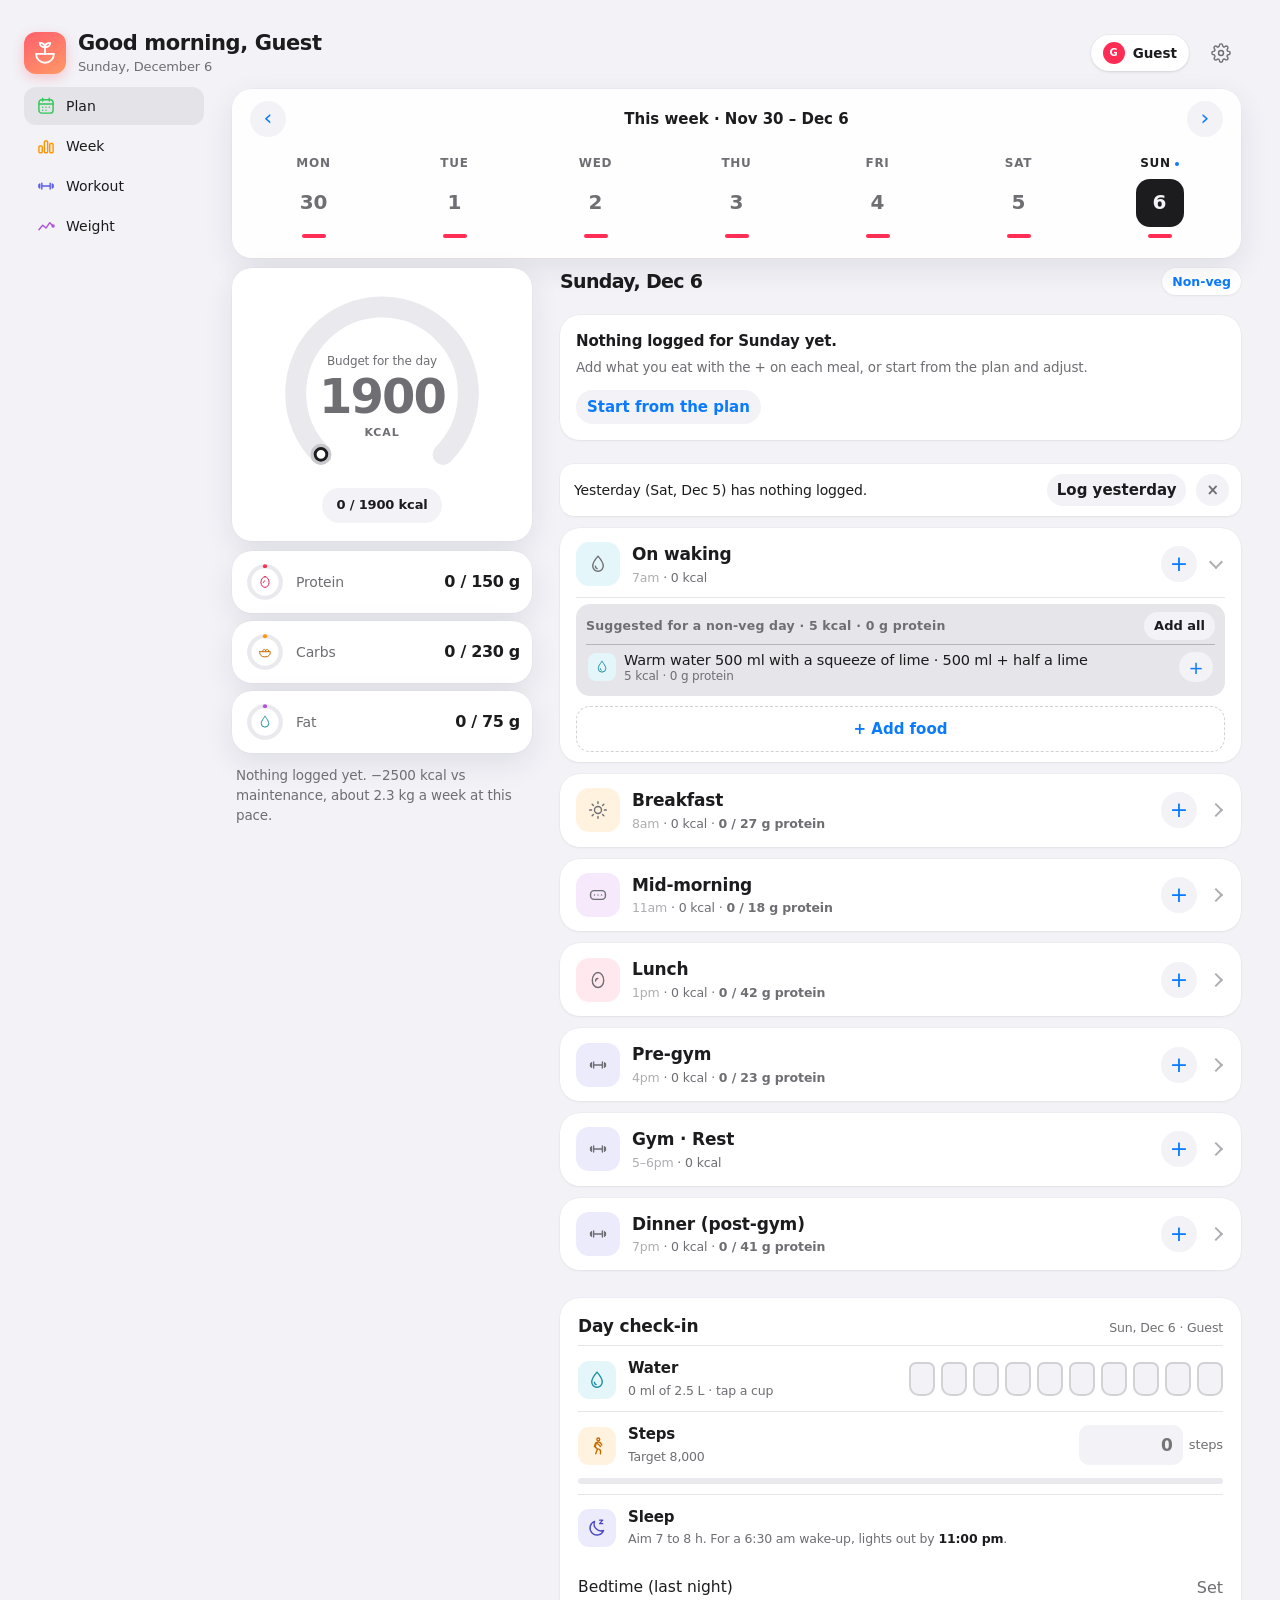
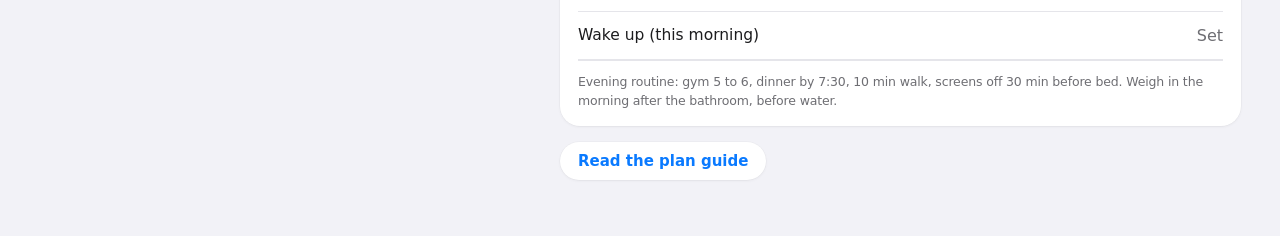
==== index.html @ 6828579f "v16.5.3: icons served under new addresses so cached copies are replaced Icon files are cached for a " ====
<!DOCTYPE html>
<html lang="en">
<head>
<meta charset="utf-8">
<meta name="viewport" content="width=device-width, initial-scale=1, viewport-fit=cover">
<title>Meal Planner</title>
<meta name="theme-color" content="#f2f2f7" id="themeColor">
<meta name="apple-mobile-web-app-capable" content="yes">
<meta name="apple-mobile-web-app-status-bar-style" content="default">
<meta name="format-detection" content="telephone=no">
<meta name="apple-mobile-web-app-title" content="Meal Planner">
<link rel="manifest" href="manifest.json">
<link rel="icon" href="favicon.ico?v=2" sizes="48x48">
<link rel="icon" href="favicon.svg?v=2" type="image/svg+xml">
<link rel="icon" href="favicon-32.png?v=2" sizes="32x32" type="image/png">
<link rel="apple-touch-icon" href="apple-touch-icon.png?v=2">
<link rel="apple-touch-startup-image" href="splash/1320x2868-light.png" media="(device-width: 440px) and (device-height: 956px) and (-webkit-device-pixel-ratio: 3) and (prefers-color-scheme: light)">
<link rel="apple-touch-startup-image" href="splash/1320x2868-dark.png" media="(device-width: 440px) and (device-height: 956px) and (-webkit-device-pixel-ratio: 3) and (prefers-color-scheme: dark)">
<link rel="apple-touch-startup-image" href="splash/1206x2622-light.png" media="(device-width: 402px) and (device-height: 874px) and (-webkit-device-pixel-ratio: 3) and (prefers-color-scheme: light)">
<link rel="apple-touch-startup-image" href="splash/1206x2622-dark.png" media="(device-width: 402px) and (device-height: 874px) and (-webkit-device-pixel-ratio: 3) and (prefers-color-scheme: dark)">
<link rel="apple-touch-startup-image" href="splash/1290x2796-light.png" media="(device-width: 430px) and (device-height: 932px) and (-webkit-device-pixel-ratio: 3) and (prefers-color-scheme: light)">
<link rel="apple-touch-startup-image" href="splash/1290x2796-dark.png" media="(device-width: 430px) and (device-height: 932px) and (-webkit-device-pixel-ratio: 3) and (prefers-color-scheme: dark)">
<link rel="apple-touch-startup-image" href="splash/1179x2556-light.png" media="(device-width: 393px) and (device-height: 852px) and (-webkit-device-pixel-ratio: 3) and (prefers-color-scheme: light)">
<link rel="apple-touch-startup-image" href="splash/1179x2556-dark.png" media="(device-width: 393px) and (device-height: 852px) and (-webkit-device-pixel-ratio: 3) and (prefers-color-scheme: dark)">
<link rel="apple-touch-startup-image" href="splash/1170x2532-light.png" media="(device-width: 390px) and (device-height: 844px) and (-webkit-device-pixel-ratio: 3) and (prefers-color-scheme: light)">
<link rel="apple-touch-startup-image" href="splash/1170x2532-dark.png" media="(device-width: 390px) and (device-height: 844px) and (-webkit-device-pixel-ratio: 3) and (prefers-color-scheme: dark)">
<link rel="apple-touch-startup-image" href="splash/1125x2436-light.png" media="(device-width: 375px) and (device-height: 812px) and (-webkit-device-pixel-ratio: 3) and (prefers-color-scheme: light)">
<link rel="apple-touch-startup-image" href="splash/1125x2436-dark.png" media="(device-width: 375px) and (device-height: 812px) and (-webkit-device-pixel-ratio: 3) and (prefers-color-scheme: dark)">
<link rel="apple-touch-startup-image" href="splash/1242x2688-light.png" media="(device-width: 414px) and (device-height: 896px) and (-webkit-device-pixel-ratio: 3) and (prefers-color-scheme: light)">
<link rel="apple-touch-startup-image" href="splash/1242x2688-dark.png" media="(device-width: 414px) and (device-height: 896px) and (-webkit-device-pixel-ratio: 3) and (prefers-color-scheme: dark)">
<link rel="apple-touch-startup-image" href="splash/1242x2208-light.png" media="(device-width: 414px) and (device-height: 736px) and (-webkit-device-pixel-ratio: 3) and (prefers-color-scheme: light)">
<link rel="apple-touch-startup-image" href="splash/1242x2208-dark.png" media="(device-width: 414px) and (device-height: 736px) and (-webkit-device-pixel-ratio: 3) and (prefers-color-scheme: dark)">
<link rel="apple-touch-startup-image" href="splash/828x1792-light.png" media="(device-width: 414px) and (device-height: 896px) and (-webkit-device-pixel-ratio: 2) and (prefers-color-scheme: light)">
<link rel="apple-touch-startup-image" href="splash/828x1792-dark.png" media="(device-width: 414px) and (device-height: 896px) and (-webkit-device-pixel-ratio: 2) and (prefers-color-scheme: dark)">
<link rel="apple-touch-startup-image" href="splash/750x1334-light.png" media="(device-width: 375px) and (device-height: 667px) and (-webkit-device-pixel-ratio: 2) and (prefers-color-scheme: light)">
<link rel="apple-touch-startup-image" href="splash/750x1334-dark.png" media="(device-width: 375px) and (device-height: 667px) and (-webkit-device-pixel-ratio: 2) and (prefers-color-scheme: dark)">
<link rel="icon" type="image/png" sizes="192x192" href="icon-192.png?v=2">
<link rel="stylesheet" href="app.css?v=77">
</head>
<body>
<div id="landing" hidden>
  <div class="ld-in">
    <div class="ld-brand"><span class="ld-logo"><svg viewBox="0 0 32 32" fill="none" stroke="#fff" stroke-width="2.2" stroke-linecap="round" stroke-linejoin="round"><path d="M5 17h22a11 11 0 0 1-22 0z"/><path d="M16 17V9"/><path d="M16 9c-4.5 0-6.5-3-6.5-5.5 3 0 6.5 1.5 6.5 5.5z"/></svg></span><b>Meal Planner</b></div>
    <h1>Eat on target, as a household.</h1>
    <p class="ld-sub">Log meals, water, sleep and weight on your phone. A calorie and protein gauge for each person, meal suggestions that respect veg days, and one place where the family can see how everyone is doing.</p>
    <div class="ld-cta"><button class="btn pri" id="ldDemo">Try the demo</button><button class="btn" id="ldLogin">Sign in</button><button class="btn q" id="ldSignup">I have an invite</button></div>
    <p class="ld-sub ld-note">Accounts are by invitation. Households run on their own server copy; the source is public if you want to host yours.</p>
    <div class="ld-cards">
      <div class="ld-card"><span class="rico c-green"><svg viewBox="0 0 24 24"><path d="M4 12.5l5 5 11-11"/></svg></span><b>Protein first</b><span>Every meal shows calories and protein against your own targets, with portion chips for pieces, cups and grams.</span></div>
      <div class="ld-card"><span class="rico c-orange"><svg viewBox="0 0 24 24"><path d="M12 3.5c-4 4-6 7-6 10a6 6 0 0 0 12 0c0-3-2-6-6-10z"/></svg></span><b>Veg days, your way</b><span>Mark the days you eat vegetarian and the suggestions follow: eggs, paneer, soya, tofu or chicken as the day allows.</span></div>
      <div class="ld-card"><span class="rico c-blue"><svg viewBox="0 0 24 24"><circle cx="9" cy="8" r="3.2"/><circle cx="16.5" cy="9.5" r="2.6"/><path d="M3.5 19c.6-3.2 2.8-5 5.5-5s4.9 1.8 5.5 5M14.5 18.5c.4-2.2 1.6-3.6 3.3-3.8 1.3-.1 2.4.6 3 1.8"/></svg></span><b>Household, not accounts</b><span>Invite family by e-mail. Each person logs their own; the household owner can see and help with everyone's.</span></div>
      <div class="ld-card"><span class="rico c-gray"><svg viewBox="0 0 24 24"><rect x="5" y="10.5" width="14" height="10" rx="2.5"/><path d="M8 10.5V7.5a4 4 0 0 1 8 0v3"/></svg></span><b>Private by design</b><span>No ads, no tracking, no selling data. Export everything as a spreadsheet or delete your account in one tap.</span></div>
    </div>
    <div class="ld-foot"><a href="privacy.html">Privacy</a> · <a href="https://github.com/krishtechie/meal-plan-security" rel="noopener">Source on GitHub</a> · <span id="ldVer"></span></div>
  </div>
</div>
<div class="app">
  <header class="hdr">
    <div class="brand"><div class="logo" aria-hidden="true"><svg viewBox="0 0 32 32" fill="none" stroke="#fff" stroke-width="2.2" stroke-linecap="round" stroke-linejoin="round"><path d="M5 17h22a11 11 0 0 1-22 0z"/><path d="M16 17V9"/><path d="M16 9c-4.5 0-6.5-3-6.5-5.5 3 0 6.5 1.5 6.5 5.5z"/><path d="M16 9c4.5 0 6.5-3 6.5-5.5-3 0-6.5 1.5-6.5 5.5z"/></svg></div><div><h1 id="greet">Meal Planner</h1><small id="today"></small></div></div>
    <div class="seg"><button class="who on" data-who="guest"><span class="av">G</span><span class="nm">Guest</span></button></div><div id="demoBar" hidden><span>Demo: nothing is saved</span><button class="btn q" id="demoSignup">Create account</button><button class="btn q" id="demoExit">Exit</button></div>
    <span class="sync" id="sync"></span><button class="icon" id="openSettings" title="Settings"><svg width="20" height="20" viewBox="0 0 24 24" fill="none" stroke="currentColor" stroke-width="1.8" stroke-linecap="round" stroke-linejoin="round"><circle cx="12" cy="12" r="3"/><path d="M19.4 15a1.65 1.65 0 0 0 .33 1.82l.06.06a2 2 0 1 1-2.83 2.83l-.06-.06a1.65 1.65 0 0 0-1.82-.33 1.65 1.65 0 0 0-1 1.51V21a2 2 0 1 1-4 0v-.09a1.65 1.65 0 0 0-1-1.51 1.65 1.65 0 0 0-1.82.33l-.06.06a2 2 0 1 1-2.83-2.83l.06-.06A1.65 1.65 0 0 0 4.6 15a1.65 1.65 0 0 0-1.51-1H3a2 2 0 1 1 0-4h.09A1.65 1.65 0 0 0 4.6 9a1.65 1.65 0 0 0-.33-1.82l-.06-.06a2 2 0 1 1 2.83-2.83l.06.06A1.65 1.65 0 0 0 9 4.6a1.65 1.65 0 0 0 1-1.51V3a2 2 0 1 1 4 0v.09a1.65 1.65 0 0 0 1 1.51 1.65 1.65 0 0 0 1.82-.33l.06-.06a2 2 0 1 1 2.83 2.83l-.06.06A1.65 1.65 0 0 0 19.4 9a1.65 1.65 0 0 0 1.51 1H21a2 2 0 1 1 0 4h-.09a1.65 1.65 0 0 0-1.51 1z"/></svg></button>
  </header>

  <nav class="nav"><div class="in">
    <button data-view="plan" class="on"><svg viewBox="0 0 24 24"><rect x="3.5" y="4.5" width="17" height="16" rx="3.5"/><path d="M3.5 9.5h17M8 2.5v3.5M16 2.5v3.5M8 13.5h.01M12 13.5h.01M16 13.5h.01M8 17h.01M12 17h.01"/></svg>Plan</button>
    <button data-view="week"><svg viewBox="0 0 24 24"><rect x="3.5" y="12" width="4" height="8" rx="1.2"/><rect x="10" y="6" width="4" height="14" rx="1.2"/><rect x="16.5" y="9" width="4" height="11" rx="1.2"/></svg>Week</button>
    <button data-view="workout"><svg viewBox="0 0 24 24"><path d="M7 8.5v7M17 8.5v7M3.5 10.5v3M20.5 10.5v3M4.5 9.5v5M19.5 9.5v5M7 12h10"/></svg>Workout</button>
    <button data-view="weight"><svg viewBox="0 0 24 24"><path d="M3.5 16.5l4.5-5.5 4 3.5 4.5-6.5 4 4"/><circle cx="20.5" cy="12" r="1.2"/></svg>Weight</button>
  </div></nav>

  <section id="vPlan">
    <div class="weekcard">
      <div class="weeknav"><button class="wkbtn" id="wkPrev" aria-label="Previous week">‹</button><button class="wklbl" id="wkLbl" title="Back to this week"></button><button class="wkbtn" id="wkNext" aria-label="Next week">›</button></div>
      <div class="strip" id="days"></div>
    </div>
    <div class="sum" id="totals"></div>
    <div class="warn" id="warn"></div>
    <div class="title"><h2 id="title"></h2><div class="tbtns"><button class="daysw" id="daySwitch"></button><button class="daysw copy" id="copyDay"></button></div></div>
    <div class="note" id="subtitle" data-s="s3"></div>
    <div class="tl" id="meals"></div>
    <div class="rules" id="pnotes" data-s="s4"></div>
    <div class="checkin" id="checkin"></div>
    <div class="guidebtn"><button class="btn q" id="openGuide">Read the plan guide</button></div>
  </section>

  <section id="vWeek" hidden>
    <div class="title"><h2 id="wkTitle"></h2></div>
    <div id="score"></div>
    <div class="note" data-s="s6">Totals for each day as logged. Tap a row to open that day.</div>
    <div class="tblwrap"><table><thead><tr><th>Day</th><th>Type</th><th>kcal</th><th>Protein</th><th class="hide-m">Carbs</th><th class="hide-m">Fat</th></tr></thead><tbody id="wkBody"></tbody></table></div>
  </section>

  <section id="vWorkout" hidden>
    <div class="title"><h2 id="woTitle"></h2></div>
    <div class="note" data-s="s6" id="woSub"></div>
    <div id="woDays"></div>
  </section>

  <section id="vWeight" hidden>
    <div class="title"><h2 id="wtTitle"></h2></div>
    <div class="note">Weigh in the morning after the bathroom, before food. Synced to every device in the household.</div>
    <div class="card form" id="wtForm">
      <label class="cell"><span class="cl">Date</span><span class="cv picker"><b id="wtDateLbl">Today</b><input type="date" id="wtDate" aria-label="Date"></span></label>
      <label class="cell"><span class="cl">Weight</span><span class="cv"><input type="number" step="0.1" inputmode="decimal" autocomplete="off" name="weight-kg" id="wtVal" placeholder="0.0" aria-label="Weight in kg"><em>kg</em></span></label>
      <button class="btn pri wide" id="wtAdd">Add weigh-in</button>
    </div>
    <div class="kpis3" id="wtStats"></div>
    <div class="card chart" id="wtChart"></div>
    <div class="tblwrap"><table><thead><tr><th>Date</th><th>kg</th><th>7-day avg</th><th></th></tr></thead><tbody id="wtBody"></tbody></table></div>
  </section>
</div>

<div class="ov" id="ov">
  <div class="sheet ios add">
    <div class="shead"><span class="stitle" id="shTitle"></span><button class="sdone" id="shClose">Done</button></div>
    <div class="searchwrap"><input class="search" id="search" type="search" name="food-search" autocomplete="off" autocorrect="off" autocapitalize="none" enterkeyhint="search" placeholder="Search food"></div>
    <div class="cats" id="cats"></div>
    <div class="gf top" id="shSub"></div>
    <div id="opts"></div>
  </div>
</div>

<div class="ov" id="ovKey">
  <div class="sheet" data-s="s8">
    <h3 id="keyTitle">Sign in</h3>
    <div class="sub" id="keySub">Use the e-mail and password of your account.</div>
    <input class="search" id="keyName" type="text" placeholder="Your name" autocomplete="name" maxlength="40" data-m="signup" hidden>
    <input class="search" id="keyEmail" type="email" placeholder="E-mail" autocomplete="email" inputmode="email" autocapitalize="off" data-m="login signup forgot">
    <input class="search" id="keyIn" type="password" placeholder="Password" autocomplete="current-password" data-m="login signup reset" data-s="s13">
    <input class="search" id="keyIn2" type="password" placeholder="Repeat password" autocomplete="new-password" data-m="signup reset" hidden>
    <input class="search" id="keyHh" type="text" placeholder="Household name (optional)" maxlength="40" data-m="signup" hidden>
    <input class="search" id="keyCode" type="text" placeholder="Invite code (from your invite link)" autocapitalize="off" autocomplete="off" data-m="signup" hidden>
    <label class="chk" id="keyAdult" data-m="signup" hidden><input type="checkbox" id="keyAdultCb"> I am 18 or older</label>
    <div class="sub" id="keyMsg" data-s="s9"></div>
    <button class="btn pri" id="keyGo">Sign in</button>
    <div class="authlinks"><button class="btn q" id="keyToForgot" type="button">Forgot password?</button><button class="btn q" id="keyToSignup" type="button" hidden>Create account</button><button class="btn q" id="keyToLogin" type="button" hidden>Back to sign in</button></div>
    <button class="btn q" id="keySkip" hidden>Use this device only</button>
  </div>
</div>

<div class="ov" id="ovOnb">
  <div class="sheet ios">
    <div class="shead"><span class="stitle" id="onbTitle">About you</span><span class="sdone" id="onbStep">1 of 5</span></div>
    <div id="onbBody"></div>
    <div class="onbnav"><button class="btn q" id="onbBack">Back</button><button class="btn pri" id="onbNext">Next</button></div>
    <div class="gf" id="onbMsg"></div>
  </div>
</div>

<div class="ov" id="ovAcct">
  <div class="sheet ios">
    <div class="shead"><span class="stitle">Account</span><button class="sdone" id="acClose">Done</button></div>
    <div class="acphoto"><span class="acav big" id="acAv2"></span><div class="acbtns"><button class="btn q" id="acPhotoPick">Choose photo</button><button class="btn q red" id="acPhotoDel" hidden>Remove</button></div><input type="file" id="acPhotoFile" accept="image/*" hidden></div>
    <div class="gh">Name</div>
    <div class="grp"><div class="row"><input class="hhin" id="acNameIn" type="text" maxlength="40"><button class="btn q" id="acNameSave">Save</button></div></div>
    <div class="gh">E-mail</div>
    <div class="grp"><div class="row"><input class="hhin" id="acMailIn" type="email" inputmode="email" autocapitalize="off"></div><div class="row"><input class="hhin" id="acMailPw" type="password" placeholder="Current password" autocomplete="current-password"><button class="btn q" id="acMailSave">Change</button></div></div>
    <div class="gf" id="acMailNote">A confirmation link goes to the new address; the old one keeps working until you tap it.</div>
    <div class="gh">Password</div>
    <div class="grp"><div class="row"><input class="hhin" id="acPwOld" type="password" placeholder="Current password" autocomplete="current-password"></div><div class="row"><input class="hhin" id="acPwNew" type="password" placeholder="New password (10+ characters)" autocomplete="new-password"></div><div class="row"><input class="hhin" id="acPwNew2" type="password" placeholder="Repeat new password" autocomplete="new-password"><button class="btn q" id="acPwSave">Change</button></div></div>
    <div class="gf">Changing the password signs out every other device.</div>
    <div class="grp"><button class="row navr" id="acOutAll"><div class="rl"><span class="rico c-orange"><svg viewBox="0 0 24 24"><rect x="6.5" y="3" width="11" height="18" rx="2.5"/><path d="M11 17.5h2"/></svg></span><span>Sign out of all other devices</span></div></button></div>
    <div class="gf" id="acMsg"></div>
  </div>
</div>

<div class="ov" id="ovCrop">
  <div class="sheet ios">
    <div class="shead"><button class="sdone plain" id="cropCancel">Cancel</button><span class="stitle">Move and scale</span><button class="sdone" id="cropSave">Save</button></div>
    <div class="cropwrap"><canvas id="cropCv" width="300" height="300"></canvas><div class="cropmask"></div></div>
    <input type="range" id="cropZoom" min="1" max="4" step="0.01" value="1" class="cropzoom">
    <div class="gf" id="cropMsg">Drag to move, slide to zoom. The saved photo is a 256 px square, about 20 KB.</div>
  </div>
</div>

<div class="ov" id="ovSec">
  <div class="sheet ios">
    <div class="shead"><span class="stitle">Security</span><button class="sdone" id="secClose">Done</button></div>
    <div id="secBody"><div class="gf">Loading…</div></div>
  </div>
</div>

<div class="ov" id="ovAdm">
  <div class="sheet ios">
    <div class="shead"><span class="stitle">Sign-up invites</span><button class="sdone" id="admClose">Done</button></div>
    <div class="gf top">Each invite lets one person create their own household. It works once and expires after 14 days. You do not get access to their data.</div>
    <div class="gh">New invite</div>
    <div class="grp"><div class="row"><input class="hhin" id="admNote" type="text" maxlength="40" placeholder="Who is it for (shown only to you)"></div><button class="row navr" id="admNew"><div class="rl"><span class="rico c-blue"><svg viewBox="0 0 24 24"><path d="M12 5v14M5 12h14"/></svg></span><span>Create invite link</span></div></button></div>
    <div class="gf" id="admMsg"></div>
    <div class="gh">Invites</div>
    <div class="grp" id="admList"></div>
  </div>
</div>

<div class="ov" id="ovHh">
  <div class="sheet ios">
    <div class="shead"><span class="stitle">Household</span><button class="sdone" id="hhClose">Done</button></div>
    <div class="gh">Name</div>
    <div class="grp"><div class="row"><input class="hhin" id="hhName" type="text" maxlength="40" placeholder="Home"><button class="btn q" id="hhNameSave">Save</button></div></div>
    <div class="gh">People</div>
    <div class="grp" id="hhList"></div>
    <div class="gf" id="hhFoot"></div>
    <div id="hhInvite" hidden>
      <div class="gh">Add someone</div>
      <div class="grp"><div class="row"><input class="hhin" id="hhNewName" type="text" maxlength="40" placeholder="Their name"></div><div class="row"><input class="hhin" id="hhEmail" type="email" inputmode="email" autocapitalize="off" placeholder="Their e-mail"></div><button class="row navr" id="hhInviteGo"><div class="rl"><span class="rico c-blue"><svg viewBox="0 0 24 24"><path d="M12 5v14M5 12h14"/></svg></span><span>Send invite</span></div></button></div>
      <div class="gf" id="hhMsg">They get an e-mail with a link to set their own password. Their meals, water, sleep and weight are their own; you can see and edit them as the owner.</div>
    </div>
  </div>
</div>

<div class="ov" id="ovGuide">
  <div class="sheet">
    <h3>Plan guide</h3>
    <div class="sub">The rules behind the numbers. Read once, then let the app do the nagging.</div>
    <div class="rules guide">
      <h3>Lean as fast as possible, no shortcuts</h3>
      <ul>
        <li><b>The deficit is set at the fastest safe pace:</b> about 650 kcal a day under maintenance, 0.6 to 0.7 kg a week. Going lower than your floor (shown in the warnings) is the shortcut that backfires: you lose muscle, look softer at the same weight, and rebound.</li>
        <li><b>Protein is non-negotiable:</b> around 1.9 g per kg. It is the difference between "lost weight" and "look lean".</li>
        <li><b>Lift 4 days, walk every day.</b> 8,000 to 10,000 steps. Cardio alone makes you a smaller version of the same shape.</li>
        <li><b>No cheat days, one treat meal.</b> The app flags a second one.</li>
        <li><b>Milk:</b> the plan assumes 3% milk. Whole or 6% milk has double the fat for the same protein, keep it for an occasional glass.</li>
        <li><b>Sleep 7 hrs.</b> Under 6 hrs the body drops muscle instead of fat on the same diet.</li>
        <li><b>Check-in every 2 weeks:</b> if the 7-day average hasn't moved for 2 weeks, cut 100 kcal from carbs, never from protein. If you feel flat and weak for 3 days straight, eat at maintenance for one day and continue.</li>
      </ul>
      <h3 data-s="s5">Breakfast rotation (one rule: protein on the plate)</h3>
      <ul>
        <li><b>Non-veg days:</b> any Indian breakfast + 2 eggs. Idli + eggs, dosa + eggs, poha + eggs, upma + eggs, bread + eggs. Eggs are the protein, the Indian item is the carb.</li>
        <li><b>Veg days:</b> any Indian breakfast + a whey shake. Pesarattu + whey is the best of them (36 g protein). Upma + curd also works.</li>
        <li><b>Overnight oats</b> with chia and berries, or oats + whey + chia + berries: the highest protein, zero morning effort. Granola with milk 2 or 3 times a week, 30 to 40 g.</li>
        <li><b>Fruit for breakfast</b> only with protein beside it: banana + Greek yogurt + nuts, or fruit bowl + whey. A fruit-only breakfast is 300 kcal of sugar and 5 g protein, you'll be hungry by 10.</li>
        <li><b>Bread + maple syrup, pancakes:</b> treats. Sunday, once, with 2 eggs beside them so the meal still has protein.</li>
        <li>Nuts: 15 to 20 g on top of oats, granola or yogurt. Never from the bag.</li>
      </ul>
      <h3 data-s="s5">Cheap protein (when eggs and chicken cost too much)</h3>
      <ul>
        <li><b>$ per 30 g protein, cheapest first:</b> whey (big bag from a warehouse store), soya chunks, dal and chana, milk, canned sardines, curd. Then egg whites by the carton, eggs, Greek yogurt and skyr, tofu, frozen basa, chicken legs and thighs. Chicken breast, fish fillets, prawns, mutton and paneer are the expensive ones.</li>
        <li><b>Veggie salad is free food, eat it with every lunch and dinner.</b> But it counts toward protein only if it carries some: add 2 eggs, 150 g tofu, 200 g chana, sprouted moong or 80 g paneer. A plain salad is 35 kcal and 1 g protein, it fills the plate, not the target.</li>
        <li>The swap sheet shows $, $$ or $$$ beside each protein. The warning panel suggests the cheapest way to close a protein gap.</li>
      </ul>
      <h3 data-s="s5">Daily cooking, fresh (about 45 min total)</h3>
      <ul>
        <li><b>Morning, 10 min:</b> lime water on, boil the eggs while oats cook in milk. Chia and berries go in cold. That is breakfast for two.</li>
        <li><b>Lunch, 20 min, one pot:</b> onion, tomato, ginger-garlic in 2 tsp peanut oil, add the protein (chicken, or soya / paneer on veg days), add 300 g chopped veg, salt, turmeric, chilli, coriander, lid on 12 min. Rice in the cooker at the same time. Serve the bigger portion to the higher target.</li>
        <li><b>Dinner, 15 min, one pan:</b> tofu or chicken-mushroom, same base, higher heat, no lid. Rice 100 g each from lunch's cooker is fine for the same day.</li>
        <li><b>The only things worth making ahead:</b> dal (2 days), boiled chana (3 days), chicken marinated in curd + masala the night before (cooks faster, tastes better). Everything else is fresh.</li>
        <li><b>Chop once a day:</b> cut all the veg for lunch and dinner in the morning, two containers, done.</li>
        <li><b>Freezer staples</b> for the days you can't cook: frozen mixed veg, peas, spinach, berries. Tofu-veg stir-fry from frozen veg is 8 minutes.</li>
      </ul>
      <h3 data-s="s5">Food rules</h3>
      <ul>
        <li>If the ring is amber, add whey, Greek yogurt or egg whites. Red means fix it before you eat the next meal.</li>
        <li>All weights are cooked weight except whey, oats, granola, poha, rava and roasted chana (dry).</li>
        <li>Curries: 1 tsp cold-pressed peanut oil per serving (olive oil on salads, coconut oil or ghee only as a 1 tsp swap). Every oil and ghee is 45 kcal a teaspoon, the type doesn't matter for fat loss, the amount does. Oil is the hidden 300 kcal in home cooking. Puri, biryani and pasta sit in the Treat group: one per week, enter it and move on.</li>
        <li>Each meal shows protein eaten / protein needed (green = met, amber = close, red = short). Breakfast 18%, mid-morning 12%, lunch 28%, pre-gym 15%, dinner 27% of your daily target. When the whole day is on target every meal shows green; when the day is short, the red meal is the one to fix first, with a bigger portion of the protein already in it.</li>
        <li><b>Ate something different?</b> + Add food → Custom. Pick ingredients and enter grams or pieces (e.g. 100 ml 6% milk, 40 g granola, 20 blueberries) and it is logged with exact numbers and saved under My foods for next time.</li>
        <li>Meals are kept to 1 or 2 items. Lunch and dinner are a one-pot protein-and-veg curry plus one carb. Breakfast is 2 items, snacks are 1. Salad is free, add it when you want it. Use − and + on any item to change the portion in half steps. Swap stays inside the same group. Add food builds a meal from scratch.</li>
        <li>Craving kit: dark chocolate 2 squares, chai with 1/2 tsp sugar, fruit, or curd with cinnamon. Keep the pantry boring.</li>
        <li>10 min walk after lunch and dinner. 3 L water. 7 hrs sleep. Weigh every morning, judge the weekly average.</li>
      </ul>
      <div class="note">Workouts live in the Workout tab, split by body part per day.</div>
    </div>
    <button class="btn close q" id="guideClose">Done</button>
  </div>
</div>
<div class="ov" id="ovProf">
  <div class="sheet ios">
    <div class="shead"><button class="sdone plain" id="pfCancel">Cancel</button><span class="stitle">Profiles</span><button class="sdone" id="pfSave">Save</button></div>
    <div class="gf top">Targets drive the gauge, warnings and suggestions. Notes show on that person's Plan tab.</div>
    <div class="pfwrap" id="pfForm"></div>
    <button class="btn q" id="pfOnb" type="button">Run setup again for me (recalculate targets)</button>
    <div class="gf" id="pfMsg"></div>
  </div>
</div>
<div class="ov" id="ovDev">
  <div class="sheet ios">
    <div class="shead"><span class="stitle">Devices</span><button class="sdone" id="devClose">Done</button></div>
    <div class="gf top">Every phone or browser that signed in has its own session. Sessions end after 30 days without use, or when you remove them here. Removing one does not touch your data.</div>
    <div class="grp" id="devList"></div>
  </div>
</div>
<div class="ov" id="ovAudit">
  <div class="sheet ios">
    <div class="shead"><span class="stitle">Activity</span><button class="sdone" id="auClose">Done</button></div>
    <div class="gf top" id="auSub">Loading…</div>
    <div class="austats" id="auStats"></div>
    <div class="aufil" id="auFil"><button data-f="all" class="on">All</button><button data-f="signin">Sign-ins</button><button data-f="problem">Problems</button><button data-f="save">Saves</button></div>
    <div class="alog" id="auList"></div>
    <div class="grp top"><button class="row act" id="auRefresh">Refresh</button><button class="row act" id="auCsv">Download CSV</button></div>
  </div>
</div>
<div class="ov" id="ovSet">
  <div class="sheet ios">
    <div class="shead"><span class="stitle">Settings · <span id="whoName"></span></span><button class="sdone" id="setClose2">Done</button></div>
    <button class="acct" id="openAcct" hidden><span class="acav" id="acAv"></span><span class="actxt"><b id="acName"></b><span id="acMail"></span></span><i class="chev"></i></button>
    <div class="grp">
      <div class="row stack" data-s="s10"><div class="rl"><span class="rico c-orange"><svg viewBox="0 0 24 24"><circle cx="12" cy="12" r="4"/><path d="M12 2.5v2.2M12 19.3v2.2M2.5 12h2.2M19.3 12h2.2M5.3 5.3l1.6 1.6M17.1 17.1l1.6 1.6M18.7 5.3l-1.6 1.6M6.9 17.1l-1.6 1.6"/></svg></span><span>Appearance</span></div><div class="theme" id="themeSeg"><button data-theme="system">System</button><button data-theme="light">Light</button><button data-theme="dark">Dark</button></div></div>
    </div>
    <div class="gf">System follows the phone. Light and dark force it.</div>
    <div class="gh">Food days</div>
    <div class="grp">
      <div class="row stack" data-s="s10"><div class="rl"><span class="rico c-gray"><svg viewBox="0 0 24 24"><rect x="3.5" y="5" width="17" height="15" rx="2.5"/><path d="M3.5 9.5h17M8 3.5v3M16 3.5v3"/></svg></span><span>Veg days</span></div><div class="vdays" id="vegDays"></div></div>
      <label class="row"><div class="rl"><span class="rico c-green"><svg viewBox="0 0 24 24"><path d="M5 19c0-8 5-13 14-14-1 9-6 14-14 14z"/><path d="M5 19c3-4 6-7 10-10"/></svg></span><span>Veg every day</span></div><span class="swt"><input type="checkbox" id="allVeg"><i></i></span></label>
      <label class="row"><div class="rl"><span class="rico c-red"><svg viewBox="0 0 24 24"><path d="M14.5 4.5a5 5 0 0 1 3.5 8.6l-5.8 5.8-2.6-2.6 5.8-5.8a5 5 0 0 1-.9-6z"/><path d="M9.6 16.3l-2.3 2.3M6.1 14.9l-1.6 1.6a1.3 1.3 0 0 0 1.8 1.8l1.6-1.6"/></svg></span><span>Non-veg every day</span></div><span class="swt"><input type="checkbox" id="allNonVeg"><i></i></span></label>
      <label class="row"><div class="rl"><span class="rico c-yellow"><svg viewBox="0 0 24 24"><path d="M12 3.5c3.6 0 6.5 4.3 6.5 9S15.6 20.5 12 20.5 5.5 17.2 5.5 12.5 8.4 3.5 12 3.5z"/></svg></span><span>Eggs on veg days</span></div><span class="swt"><input type="checkbox" id="eggsVeg"><i></i></span></label>
      <label class="row"><div class="rl"><span class="rico c-blue"><svg viewBox="0 0 24 24"><path d="M3.5 12c2.6-3.6 6-5.5 9.5-5.5 2.8 0 5.2 1.9 6.5 5.5-1.3 3.6-3.7 5.5-6.5 5.5-3.5 0-6.9-1.9-9.5-5.5z"/><path d="M19.5 12l2.5-3M19.5 12l2.5 3"/><circle cx="8" cy="11.2" r=".7" fill="currentColor"/></svg></span><span>Seafood available</span></div><span class="swt"><input type="checkbox" id="seafood"><i></i></span></label>
      <label class="row"><div class="rl"><span class="rico c-purple"><svg viewBox="0 0 24 24"><path d="M3.5 18V9.5a2 2 0 0 1 2-2h13a2 2 0 0 1 2 2V18"/><path d="M3.5 14.5h17M7 11.5h4"/></svg></span><span>Rest day today</span></div><span class="swt"><input type="checkbox" id="rest"><i></i></span></label>
    </div>
    <div class="gf">Tap a day to switch it between veg and non-veg. Veg every day and non-veg every day override the days while on. Eggs stay off on veg days unless turned on. Seafood adds fish and prawn options. Rest day lowers today's calorie target a little.</div>
    <div class="grp">
      <button class="row navr" id="resetDay"><div class="rl"><span class="rico c-gray"><svg viewBox="0 0 24 24"><path d="M4.5 12a7.5 7.5 0 1 0 2.2-5.3"/><path d="M4.5 4.5v4h4"/></svg></span><span>Reset this day to the plan</span></div><i class="chev"></i></button>
      <button class="row navr red" id="resetAll"><div class="rl"><span class="rico c-red"><svg viewBox="0 0 24 24"><path d="M5 7h14M9.5 7V4.8h5V7M7 7l.8 12h8.4L17 7"/></svg></span><span>Reset all days</span></div><i class="chev"></i></button>
    </div>
    <div id="admGrp" hidden><div class="gh">App admin</div>
    <div class="grp"><button class="row navr" id="openAdm"><div class="rl"><span class="rico c-orange"><svg viewBox="0 0 24 24"><rect x="4" y="5" width="16" height="14" rx="2.5"/><path d="M8 10h8M8 14h5"/></svg></span><span>Sign-up invites</span></div><i class="chev"></i></button><button class="row navr" id="openSec"><div class="rl"><span class="rico c-red"><svg viewBox="0 0 24 24"><path d="M12 3l7 3v5c0 4.5-3 8.5-7 10-4-1.5-7-5.5-7-10V6z"/><path d="M9.5 12l2 2 3.5-3.5"/></svg></span><span>Security and households</span></div><i class="chev"></i></button></div>
    <div class="gf">Hand out links that let other people create their own household on this site.</div></div>
    <div class="gh">Household</div>
    <div class="grp"><button class="row navr" id="openHh"><div class="rl"><span class="rico c-blue"><svg viewBox="0 0 24 24"><circle cx="9" cy="8" r="3.2"/><circle cx="16.5" cy="9.5" r="2.6"/><path d="M3.5 19c.6-3.2 2.8-5 5.5-5s4.9 1.8 5.5 5M14.5 18.5c.4-2.2 1.6-3.6 3.3-3.8 1.3-.1 2.4.6 3 1.8"/></svg></span><span>People and invites</span></div><i class="chev"></i></button></div>
    <div class="gf" id="accInfo"></div>
    <div class="gh">Profiles</div>
    <div class="grp"><button class="row navr" id="openProf"><div class="rl"><span class="rico c-blue"><svg viewBox="0 0 24 24"><circle cx="12" cy="8" r="3.8"/><path d="M4.5 20c.8-3.8 3.9-6 7.5-6s6.7 2.2 7.5 6"/></svg></span><span>Edit profiles</span></div><i class="chev"></i></button></div>
    <div class="gf">Names, calorie and protein targets, weight and step goals, and notes. Saved on the server, shown only after sign-in.</div>
    <div class="gh">Sync</div>
    <div class="grp">
      <button class="row navr" id="syncNow"><div class="rl"><span class="rico c-green"><svg viewBox="0 0 24 24"><path d="M19.5 12a7.5 7.5 0 0 1-13 5.1"/><path d="M4.5 12a7.5 7.5 0 0 1 13-5.1"/><path d="M17.5 3.5v3.6h-3.6M6.5 20.5v-3.6h3.6"/></svg></span><span>Sync now</span></div><span class="rv" id="syncState"></span><i class="chev"></i></button>
      <button class="row navr" id="openDev"><div class="rl"><span class="rico c-green"><svg viewBox="0 0 24 24"><rect x="6.5" y="3" width="11" height="18" rx="2.5"/><path d="M11 17.5h2"/></svg></span><span>Signed-in devices</span></div><i class="chev"></i></button>
      <button class="row navr" id="resendVerify" hidden><div class="rl"><span class="rico c-orange"><svg viewBox="0 0 24 24"><rect x="3.5" y="6" width="17" height="12" rx="2"/><path d="M4 7l8 6 8-6"/></svg></span><span>Resend confirmation e-mail</span></div></button>
      <button class="row navr red" id="syncOut"><div class="rl"><span class="rico c-red"><svg viewBox="0 0 24 24"><path d="M9 4.5H5.5a1 1 0 0 0-1 1v13a1 1 0 0 0 1 1H9"/><path d="M13 8l4 4-4 4M17 12H8.5"/></svg></span><span>Sign out on this device</span></div><i class="chev"></i></button>
    </div>
    <div class="gf" id="syncInfo"></div>
    <div class="grp"><button class="row navr red" id="accDelete"><div class="rl"><span class="rico c-red"><svg viewBox="0 0 24 24"><path d="M5 7h14M9.5 7V4.5h5V7M7 7l.8 12.5h8.4L17 7"/></svg></span><span>Delete account and data</span></div></button></div>
    <div class="gh">Export</div>
    <div class="grp">
      <button class="row navr" id="xlsExport"><div class="rl"><span class="rico c-green"><svg viewBox="0 0 24 24"><path d="M7 3.5h7l4 4v13H7z"/><path d="M14 3.5v4h4M9.5 12h5M9.5 15.5h5"/></svg></span><span>Export to Excel</span></div><i class="chev"></i></button>
      <button class="row navr" id="csvExport"><div class="rl"><span class="rico c-gray"><svg viewBox="0 0 24 24"><path d="M7 3.5h7l4 4v13H7z"/><path d="M14 3.5v4h4M9.5 12h5M9.5 15.5h5"/></svg></span><span>Export CSV</span></div><i class="chev"></i></button>
    </div>
    <div class="gf">Food log, check-ins, weight history and workouts for everyone in the household. Opens in Excel, Numbers and Google Sheets.<span id="bkMsg" data-s="s13"></span></div>
    <div class="gh">Activity</div>
    <div class="grp"><button class="row navr" id="openAudit"><div class="rl"><span class="rico c-orange"><svg viewBox="0 0 24 24"><path d="M8 6.5h11M8 12h11M8 17.5h11"/><circle cx="4.8" cy="6.5" r=".9"/><circle cx="4.8" cy="12" r=".9"/><circle cx="4.8" cy="17.5" r=".9"/></svg></span><span>View activity log</span></div><i class="chev"></i></button></div>
    <div class="gf">Every sign-in, sync and save on the server, with the result and which device it came from.</div>
    <div class="ver" id="appVer">Meal Planner v16.5.3</div>
  </div>
</div>

<script src="app.js?v=77" defer></script>
</body>
</html>
---- app.css ----
/* ============================================================
   Meal Planner — app.css (clean rewrite)
   Apple Health look. Light + dark (system, or forced via
   html[data-theme]). One stylesheet, no override layers.
   ============================================================ */

@font-face{font-family:Sora;font-style:normal;font-weight:600;font-display:swap;src:url(fonts/sora-latin-600-normal.woff2) format('woff2')}
@font-face{font-family:Sora;font-style:normal;font-weight:700;font-display:swap;src:url(fonts/sora-latin-700-normal.woff2) format('woff2')}
@font-face{font-family:Manrope;font-style:normal;font-weight:500;font-display:swap;src:url(fonts/manrope-latin-500-normal.woff2) format('woff2')}
@font-face{font-family:Manrope;font-style:normal;font-weight:600;font-display:swap;src:url(fonts/manrope-latin-600-normal.woff2) format('woff2')}
@font-face{font-family:Manrope;font-style:normal;font-weight:700;font-display:swap;src:url(fonts/manrope-latin-700-normal.woff2) format('woff2')}

/* ---------- Tokens ---------- */
:root{
  --bg:#f2f2f7;--bg2:#fff;--card:#fff;--card2:#f2f2f7;--card3:#e5e5ea;--line:#e5e5ea;--line2:#d1d1d6;
  --text:#1c1c1e;--muted:#6e6e73;--dim:#aeaeb2;
  --acc:#0a7aff;--acc3:#e8f1ff;
  --red:#ff3b30;--red3:#ffecea;--orange:#ff9500;--orange3:#fff3e0;--green:#34c759;--green3:#e6f8ec;
  --pink:#ff2d55;--pink3:#ffe9ee;--purple:#af52de;--purple3:#f5e9fb;--indigo:#5e5ce6;--indigo3:#ecebfb;--teal:#30b0c7;--teal3:#e4f6f9;--yellow:#ffcc00;--yellow3:#fff8d6;--mint:#2fd8a0;--mint3:#e6fbf3;
  --redT:#d2342b;--orangeT:#c76a00;--greenT:#1f8a3b;--pinkT:#d71f49;--purpleT:#8a3fb5;--indigoT:#4b49c4;--tealT:#1f8ea3;--yellowT:#9a7400;
  --sh1:0 0 0 .5px rgba(0,0,0,.04),0 1px 3px rgba(0,0,0,.05);--sh2:0 0 0 .5px rgba(0,0,0,.04),0 10px 30px rgba(30,30,50,.09);
  --gaugeBg:#e9e9ee;--navBg:rgba(249,249,249,.84);--selBg:#e3e3e8;
  --r:14px;--rl:20px;--ease:cubic-bezier(.2,.7,.2,1);
  --font:-apple-system,BlinkMacSystemFont,"SF Pro Text","SF Pro Display",system-ui,"Segoe UI",Roboto,Manrope,sans-serif;
  color-scheme:light;
}
html[data-theme=dark]{
  --bg:#000;--bg2:#1c1c1e;--card:#1c1c1e;--card2:#2c2c2e;--card3:#3a3a3c;--line:#2c2c2e;--line2:#48484a;
  --text:#f5f5f7;--muted:#a1a1a6;--dim:#6e6e73;
  --acc:#0a84ff;--acc3:rgba(10,132,255,.16);
  --red:#ff453a;--red3:rgba(255,69,58,.16);--orange:#ff9f0a;--orange3:rgba(255,159,10,.16);--green:#30d158;--green3:rgba(48,209,88,.16);
  --pink:#ff375f;--pink3:rgba(255,55,95,.16);--purple:#bf5af2;--purple3:rgba(191,90,242,.16);--indigo:#5e5ce6;--indigo3:rgba(94,92,230,.2);--teal:#40c8e0;--teal3:rgba(64,200,224,.16);--yellow:#ffd60a;--yellow3:rgba(255,214,10,.16);--mint:#63e6be;--mint3:rgba(99,230,190,.14);
  --redT:#ff6b62;--orangeT:#ffb454;--greenT:#5fdc7e;--pinkT:#ff7a95;--purpleT:#d79bf0;--indigoT:#9d9bff;--tealT:#7fdcea;--yellowT:#ffe066;
  --sh1:0 0 0 .5px rgba(255,255,255,.06);--sh2:0 0 0 .5px rgba(255,255,255,.06),0 10px 30px rgba(0,0,0,.5);
  --gaugeBg:#2c2c2e;--navBg:rgba(28,28,30,.85);--selBg:#3a3a3c;color-scheme:dark;
}
@media (prefers-color-scheme:dark){ html:not([data-theme=light]){
  --bg:#000;--bg2:#1c1c1e;--card:#1c1c1e;--card2:#2c2c2e;--card3:#3a3a3c;--line:#2c2c2e;--line2:#48484a;
  --text:#f5f5f7;--muted:#a1a1a6;--dim:#6e6e73;
  --acc:#0a84ff;--acc3:rgba(10,132,255,.16);
  --red:#ff453a;--red3:rgba(255,69,58,.16);--orange:#ff9f0a;--orange3:rgba(255,159,10,.16);--green:#30d158;--green3:rgba(48,209,88,.16);
  --pink:#ff375f;--pink3:rgba(255,55,95,.16);--purple:#bf5af2;--purple3:rgba(191,90,242,.16);--indigo:#5e5ce6;--indigo3:rgba(94,92,230,.2);--teal:#40c8e0;--teal3:rgba(64,200,224,.16);--yellow:#ffd60a;--yellow3:rgba(255,214,10,.16);--mint:#63e6be;--mint3:rgba(99,230,190,.14);
  --redT:#ff6b62;--orangeT:#ffb454;--greenT:#5fdc7e;--pinkT:#ff7a95;--purpleT:#d79bf0;--indigoT:#9d9bff;--tealT:#7fdcea;--yellowT:#ffe066;
  --sh1:0 0 0 .5px rgba(255,255,255,.06);--sh2:0 0 0 .5px rgba(255,255,255,.06),0 10px 30px rgba(0,0,0,.5);
  --gaugeBg:#2c2c2e;--navBg:rgba(28,28,30,.85);--selBg:#3a3a3c;color-scheme:dark;
} }

/* ---------- Base ---------- */
*{box-sizing:border-box;-webkit-tap-highlight-color:transparent}
html{scrollbar-gutter:stable;overflow-y:scroll}
html,body{margin:0;background:var(--bg);color:var(--text);font-family:var(--font);font-size:15px;line-height:1.45;font-variant-numeric:tabular-nums;-webkit-font-smoothing:antialiased;letter-spacing:-.01em;overflow-x:hidden}
button,input,select,textarea{font-family:inherit;color:inherit}
button{cursor:pointer}
h1,h2,h3{margin:0;font-weight:700;letter-spacing:-.02em}
[hidden]{display:none !important}
::selection{background:var(--acc3)}
svg{display:block}
:focus-visible{outline:2px solid var(--acc);outline-offset:2px}
@media (prefers-reduced-motion:reduce){ *{transition:none !important;animation:none !important} }

/* ---------- Layout ---------- */
.app{max-width:1080px;margin:0 auto;padding:calc(8px + env(safe-area-inset-top)) 16px calc(100px + env(safe-area-inset-bottom))}
.hdr{display:flex;align-items:center;justify-content:space-between;gap:10px;padding:12px 0 10px}
.hdr .brand{min-width:0;flex:1}
.brand{display:flex;align-items:center;gap:12px}
.brand>div{min-width:0}
.logo{width:42px;height:42px;border-radius:12px;flex-shrink:0;display:grid;place-items:center;background:linear-gradient(150deg,#ff5f6d,#ff9966);box-shadow:0 4px 12px rgba(255,95,109,.3)}
.logo svg{width:26px;height:26px}
.brand h1{font-size:21px;white-space:nowrap;overflow:hidden;text-overflow:ellipsis}
.brand small{display:block;color:var(--muted);font-size:13px;font-weight:500;white-space:nowrap;overflow:hidden;text-overflow:ellipsis}
.seg{display:flex;background:var(--card2);border-radius:999px;padding:2px;flex-shrink:0}
.seg button{border:0;background:transparent;color:var(--text);padding:7px 12px;border-radius:999px;font-weight:600;font-size:13.5px;display:flex;align-items:center;gap:8px;transition:background .18s var(--ease)}
.seg button .av{width:22px;height:22px;border-radius:50%;display:grid;place-items:center;font-size:10px;font-weight:800;color:#fff;background:var(--dim)}
.seg button.on{background:var(--card);box-shadow:0 1px 3px rgba(0,0,0,.12),0 0 0 .5px rgba(0,0,0,.04)}
.seg button.on .av{background:var(--pink)}
.icon{width:40px;height:40px;border-radius:12px;border:0;background:var(--card2);color:var(--muted);display:grid;place-items:center;flex-shrink:0}
.icon svg{width:20px;height:20px;stroke:currentColor;fill:none;stroke-width:1.7;stroke-linecap:round;stroke-linejoin:round}
.sync{font-size:11px;font-weight:600;padding:5px 10px;border-radius:999px;background:var(--card2);color:var(--muted);white-space:nowrap}
.sync.ok{background:var(--green3);color:var(--greenT)}.sync.warn{background:var(--orange3);color:var(--orangeT)}
.sync:empty{display:none}
@media (max-width:560px){ .brand small{display:none} .brand h1{font-size:18px} .seg button span.nm{display:none} .seg button{padding:6px 8px} .logo{width:36px;height:36px} .logo svg{width:22px;height:22px} }

/* ---------- Tab bar ---------- */
.nav{position:fixed;left:14px;right:14px;bottom:calc(12px + env(safe-area-inset-bottom));z-index:5;display:flex;justify-content:center;padding:5px;border-radius:999px;background:var(--navBg);backdrop-filter:blur(20px) saturate(1.8);-webkit-backdrop-filter:blur(20px) saturate(1.8);box-shadow:0 0 0 .5px rgba(0,0,0,.08),0 12px 30px rgba(0,0,0,.1)}
.nav .in{display:flex;gap:2px;width:100%;max-width:520px}
.nav button{flex:1;background:transparent;border:0;color:var(--muted);padding:8px 4px 6px;border-radius:999px;font-size:10.5px;font-weight:500;display:flex;flex-direction:column;align-items:center;gap:3px;transition:background .18s,color .18s}
.nav button svg{width:24px;height:24px;stroke:currentColor;fill:none;stroke-width:1.7;stroke-linecap:round;stroke-linejoin:round}
.nav button.on{color:var(--acc);background:var(--selBg);font-weight:600}

/* ---------- Icons: fixed tiles, centred glyphs ---------- */
.ico,.tile{display:inline-grid;place-items:center;flex-shrink:0;width:40px;height:40px;border-radius:12px;background:var(--card2);color:var(--muted);line-height:0}
.ico svg,.tile svg{width:21px;height:21px;stroke:currentColor;fill:none;stroke-width:1.6;stroke-linecap:round;stroke-linejoin:round}
.ico.prot,.ico.fruit{background:var(--pink3);color:var(--pinkT)}
.ico.carb,.ico.bf{background:var(--orange3);color:var(--orangeT)}
.ico.veg,.ico.side{background:var(--green3);color:var(--greenT)}
.ico.snack,.ico.mine{background:var(--purple3);color:var(--purpleT)}
.ico.drink,.ico.fat{background:var(--teal3);color:var(--tealT)}
.ico.gym{background:var(--indigo3);color:var(--indigoT)}
.ico.treat{background:var(--yellow3);color:var(--yellowT)}

/* ---------- Week strip: grouped card ---------- */
.strip{display:grid;grid-template-columns:repeat(7,1fr);gap:2px;margin:2px 0 10px;background:var(--card);border-radius:var(--rl);box-shadow:var(--sh2);padding:8px 6px 6px}
.dayc{position:relative;display:flex;flex-direction:column;align-items:center;gap:4px;cursor:pointer;background:transparent;border:0;padding:4px 0 6px;border-radius:12px}
.dayc small{font-size:10px;font-weight:600;letter-spacing:.06em;text-transform:uppercase;color:var(--muted)}
.dayc b{display:grid;place-items:center;width:36px;height:36px;border-radius:11px;font-size:17px;font-weight:600;color:var(--text);transition:background .15s,color .15s}
.dayc i{width:18px;height:3px;border-radius:2px;background:var(--pink);margin-top:1px}
.dayc i.veg{background:var(--green)}
.dayc.past b{color:var(--muted)}
.dayc.today small:after{content:"";display:inline-block;width:4px;height:4px;border-radius:50%;background:var(--acc);margin-left:4px;vertical-align:middle}
.dayc:hover b{background:var(--card2)}
.dayc.on b{background:var(--text);color:var(--bg)}
.dayc.on small{color:var(--text)}
@media (min-width:900px){ .strip{padding:10px 8px 8px} .dayc b{width:40px;height:40px;font-size:18px} }

/* ---------- Hero: gauge + macro chips ---------- */
.sum{margin:0}
.hero{display:grid;grid-template-columns:minmax(150px,46%) 1fr;gap:10px}
.gcard,.bar{background:var(--card);border-radius:var(--rl);box-shadow:var(--sh2)}
.gcard{padding:12px 10px 14px;display:flex;flex-direction:column;align-items:center;justify-content:center;min-width:0}
.gwrap{position:relative;width:100%;max-width:200px;container-type:inline-size}
.gauge{width:100%;height:auto}
.gauge path{fill:none;stroke-width:18;stroke-linecap:round}
.gauge .gbg{stroke:var(--gaugeBg)}
.gauge .gdot{fill:var(--card);stroke:var(--text);stroke-width:2.5}
.glab{position:absolute;inset:0;display:flex;flex-direction:column;align-items:center;justify-content:center;padding-top:6%;pointer-events:none}
.glab span{font-size:12px;font-weight:500;color:var(--muted)}
.glab b{font-size:clamp(32px,22cqw,46px);font-weight:700;letter-spacing:-.04em;line-height:1.05;color:var(--green)}
.glab.low b{color:var(--orange)}.glab.over b{color:var(--red)}.glab.empty b{color:var(--muted)}.glab.over span{color:var(--red);font-weight:600}
.glab small{font-size:11px;font-weight:600;letter-spacing:.08em;text-transform:uppercase;color:var(--muted);margin-top:4px}
.gpill{margin-top:-8px;position:relative;z-index:1;background:var(--card2);color:var(--text);font-weight:600;font-size:13px;padding:8px 14px;border-radius:999px;white-space:nowrap}
.bars{display:flex;flex-direction:column;gap:8px;min-width:0}
.bar{padding:10px 12px;display:flex;align-items:center;gap:10px;min-width:0}
.mwrap{position:relative;width:42px;height:42px;flex-shrink:0;display:grid;place-items:center}
.mwrap .mini{position:absolute;inset:0;width:42px;height:42px;transform:rotate(-90deg)}
.mini circle{fill:none;stroke-width:4;stroke-linecap:round}
.mini .mbg{stroke:var(--gaugeBg)}
.mini.p .mfg{stroke:var(--pink)}.mini.c .mfg{stroke:var(--orange)}.mini.f .mfg{stroke:var(--purple)}
.bar.over .mini .mfg{stroke:var(--red)}
.mwrap .tile{width:24px;height:24px;border-radius:50%;background:transparent}
.mwrap .tile svg{width:15px;height:15px}
.bart{flex:1;min-width:0}
.barl{display:flex;flex-direction:column;gap:1px}
.barl b{font-size:12.5px;color:var(--muted);font-weight:500}
.barl span{font-size:16px;font-weight:700;letter-spacing:-.02em;white-space:nowrap}
.bar.over .barl span{color:var(--red)}
.bartrack{display:none}
.pace{grid-column:1/-1;font-size:13.5px;color:var(--muted);line-height:1.5;padding:2px 4px 0}
@media (max-width:360px){ .hero{grid-template-columns:1fr} }
@media (min-width:900px){ .hero{grid-template-columns:1fr} .gcard{padding:18px} .gwrap{max-width:210px} .glab b{font-size:48px} .barl{flex-direction:row;justify-content:space-between;align-items:baseline} .barl b{font-size:14px} }

/* ---------- Warnings ---------- */
.warn{background:var(--card);border-radius:var(--rl);box-shadow:var(--sh1);padding:6px 16px;margin:12px 0;display:none;font-size:14px}
.warn.ok{background:var(--green3);color:var(--greenT);padding:14px 16px;font-size:15px}
.wi{display:grid;grid-template-columns:24px 1fr;column-gap:12px;align-items:start;padding:12px 0;border-top:1px solid var(--line);line-height:1.5}
.wi:first-child{border-top:0}
.wi .dot{grid-column:1;width:24px;height:24px;border-radius:50%;display:grid;place-items:center;font-size:13px;font-weight:800;line-height:1;background:var(--orange3);color:var(--orangeT)}
.wi.red .dot{background:var(--red3);color:var(--red)}
.wi .wt{grid-column:2;min-width:0;display:block}
.fixhd{font-size:10.5px;text-transform:uppercase;letter-spacing:.08em;color:var(--muted);font-weight:700;margin:12px 0 2px;padding-top:10px;border-top:1px solid var(--line)}
.fix{display:flex;justify-content:space-between;align-items:center;gap:12px;padding:10px 0;border-top:1px dashed var(--line);font-size:14px}
.fix:first-of-type{border-top:0}
.fix>span{min-width:0;flex:1}
.fix .btn{flex-shrink:0}
[data-s="s15"]{color:var(--muted)}

/* ---------- Titles ---------- */
.title{display:flex;flex-direction:column;align-items:flex-start;gap:8px;margin:22px 0 4px}
.title h2{font-size:28px;line-height:1.1;letter-spacing:-.035em}
.tbtns{display:flex;gap:8px;flex-wrap:wrap}
.note{font-size:14.5px;color:var(--muted);line-height:1.45}
[data-s="s3"]{margin:4px 0 12px}
.daysw{display:inline-flex;align-items:center;gap:6px;font-size:13px;font-weight:600;padding:7px 12px;border-radius:999px;border:0;background:var(--card);color:var(--acc);box-shadow:var(--sh1);white-space:nowrap}
.daysw.veg{background:var(--green3);color:var(--greenT)}
.daysw.copy:before{content:"⇄ "}

/* ---------- Meals ---------- */
.tl{margin-top:12px}
.meal{background:var(--card);border-radius:var(--rl);box-shadow:var(--sh1);padding:14px 16px 10px;margin-bottom:12px}
.meal .hd{display:flex;align-items:center;gap:12px;padding-bottom:10px;margin-bottom:4px;border-bottom:1px solid var(--line)}
.meal .hd .tile{width:44px;height:44px;border-radius:13px}
.meal .hdt{flex:1;min-width:0;display:flex;flex-direction:column;gap:2px}
.meal .hd b{font-size:17px;font-weight:600;letter-spacing:-.01em}
.meal .hd span{font-size:12.5px;color:var(--muted);font-weight:500}
.meal .hd span em{font-style:normal;color:var(--dim)}
.meal .hd span b{font-size:12.5px;font-weight:600}
.item{display:flex;align-items:center;gap:12px;padding:12px 0;border-top:1px solid var(--line)}
.meal .hd+.item{border-top:0}
.item>div:first-of-type{min-width:0;flex:1}
.item .n{font-size:15.5px;font-weight:600;line-height:1.3}
.item .eat{font-size:13px;color:var(--muted);margin-top:2px}
.item .eat b{color:var(--text);font-weight:600}
.item .m{display:none}
.chips{display:flex;flex-wrap:wrap;gap:6px;margin-top:7px}
.chip,.chips em{font-style:normal;font-size:11px;font-weight:600;padding:3px 8px;border-radius:7px;white-space:nowrap;background:var(--card2);color:var(--muted)}
.chip.p{background:var(--pink3);color:var(--pinkT)}.chip.c{background:var(--orange3);color:var(--orangeT)}.chip.f{background:var(--purple3);color:var(--purpleT)}
.chips em.e{background:var(--yellow3);color:var(--yellowT)}.chips em.n{background:var(--red3);color:var(--redT)}
.ctl{display:flex;align-items:center;gap:6px;flex-shrink:0}
.ctl .amt{width:64px;font-size:16px;padding:7px 8px;border:0;border-radius:10px;background:var(--card2);color:var(--text);text-align:right}
.ctl .unit{font-size:12px;color:var(--muted);font-weight:600;min-width:22px}
.qty{font-size:12.5px;min-width:30px;text-align:center;font-weight:700}
@media (max-width:560px){
  .item{display:grid;grid-template-columns:40px 1fr;column-gap:12px;row-gap:8px;align-items:start}
  .item .ico{grid-row:1}
  .item>div:first-of-type{grid-column:2}
  .item .ctl{grid-column:1/3;justify-content:flex-start}
  .item .ctl .btn.sw{margin-left:auto}
}

/* ---------- Buttons ---------- */
.btn{background:var(--card2);color:var(--text);border:0;border-radius:999px;padding:8px 13px;font-size:13px;font-weight:600;white-space:nowrap;transition:background .15s,transform .1s var(--ease)}
.btn:hover{background:var(--card3)}
.btn:active{transform:scale(.97)}
.btn.q{padding:7px 11px}
.btn.sw{color:var(--acc)}
.btn.x{color:var(--red);background:var(--red3);padding:7px 10px}
.btn.add{width:100%;margin-top:10px;background:transparent;border:1.5px dashed var(--line2);color:var(--acc);padding:10px}
.btn.add:hover{background:var(--acc3)}
.btn.pri{background:var(--acc);color:#fff}
.btn.pri:hover{background:#0066d6}
.btn.addr{width:36px;height:36px;border-radius:50%;padding:0;display:grid;place-items:center;font-size:22px;font-weight:400;line-height:1;background:var(--card2);color:var(--acc)}
.btn.close{width:100%;margin-top:10px;padding:12px}
.row2{display:flex;gap:8px;margin-top:12px}.row2 .btn{flex:1}
.fab{display:none}

/* ---------- Check-in ---------- */
.checkin{margin-top:16px}
.ck{background:var(--card);border-radius:var(--rl);box-shadow:var(--sh1);padding:16px 18px}
.ckhd{display:flex;justify-content:space-between;align-items:baseline;gap:10px;margin-bottom:6px}
.ckhd b{font-size:17px;font-weight:700}
.ckhd span{font-size:12.5px;color:var(--muted);font-weight:500}
.ckrow{display:flex;align-items:center;justify-content:space-between;gap:14px;padding:12px 0;border-top:1px solid var(--line);flex-wrap:wrap}
.ckl{display:flex;align-items:center;gap:12px;min-width:0;flex:1 1 220px}
.ckl .tile{width:38px;height:38px;border-radius:11px}
.ckl .ico.drink{background:var(--teal3);color:var(--tealT)}.ckl .ico.gym{background:var(--orange3);color:var(--orangeT)}.ckl .ico.snack{background:var(--indigo3);color:var(--indigoT)}
.ckl b{display:block;font-size:15px;font-weight:600}
.ckl span{display:block;font-size:12.5px;color:var(--muted);margin-top:2px;line-height:1.4}
.ckl span b{display:inline;font-size:12.5px;color:var(--text)}
.cups{display:flex;gap:6px;flex-wrap:wrap}
.cup{width:26px;height:34px;border-radius:7px 7px 10px 10px;border:2px solid var(--line2);background:var(--card2);padding:0;position:relative}
.cup:after{content:"";position:absolute;left:3px;right:3px;bottom:3px;height:0;border-radius:4px;background:var(--teal);transition:height .2s var(--ease)}
.cup.on{border-color:var(--teal)}.cup.on:after{height:70%}
.ckin{display:flex;flex-direction:column;gap:6px;width:150px}
.ckin input{width:100%;padding:9px 12px;border-radius:12px;border:0;font-size:16px;font-weight:600;text-align:right;background:var(--card2);color:var(--text)}
.ckin .bartrack{display:block;height:6px;border-radius:999px;background:var(--gaugeBg);overflow:hidden}
.ckin .bartrack i{display:block;height:100%;border-radius:999px;background:var(--orange);width:0;transition:width .4s var(--ease)}
.cktimes{display:flex;gap:8px}
.cktimes label{display:flex;flex-direction:column;gap:3px;font-size:10.5px;font-weight:700;letter-spacing:.06em;text-transform:uppercase;color:var(--muted)}
.cktimes input{padding:8px 10px;border-radius:12px;border:0;font-size:15px;font-weight:600;background:var(--card2);color:var(--text);min-width:112px}
.cknote{font-size:12.5px;color:var(--muted);padding-top:12px;border-top:1px solid var(--line);line-height:1.5}
.guidebtn{display:flex;justify-content:center;margin:16px 0 8px}
.guidebtn .btn{background:var(--card);box-shadow:var(--sh1);padding:10px 18px;color:var(--acc)}
@media (max-width:560px){ .ckrow{flex-direction:column;align-items:stretch} .ckl{flex:0 0 auto} .cups{justify-content:space-between} .cup{width:30px;height:38px} .ckin{width:100%} .cktimes label{flex:1} .cktimes input{min-width:0;width:100%} }

/* ---------- Rules / guide ---------- */
.rules{background:var(--card);border-radius:var(--rl);padding:18px 20px;margin-top:16px;font-size:14px;line-height:1.55;box-shadow:var(--sh1)}
.rules.guide{box-shadow:none;background:transparent;padding:0 2px;margin-top:8px}
.rules h3{margin:0 0 10px;font-size:15px;font-weight:600;display:flex;align-items:center;gap:8px}
.rules.guide h3{margin-top:18px}
.rules h3:before{content:"";width:8px;height:8px;border-radius:50%;background:var(--acc);flex-shrink:0}
.rules ul{margin:0;padding-left:18px}.rules li{margin-bottom:7px;color:var(--muted)}.rules li b{color:var(--text)}
[data-s="s4"]{display:none}[data-s="s5"]{margin-top:14px}

/* ---------- Tables (Week, Weight) ---------- */
.tblwrap{overflow-x:auto;border-radius:var(--rl);box-shadow:var(--sh1)}
table{width:100%;border-collapse:collapse;font-size:14px;background:var(--card);border-radius:var(--rl);overflow:hidden}
th,td{padding:12px;text-align:left;border-bottom:1px solid var(--line);white-space:nowrap}
th{background:var(--card2);font-size:10.5px;text-transform:uppercase;letter-spacing:.08em;color:var(--muted);font-weight:700}
tr:last-child td{border-bottom:0}
tbody tr:hover{background:var(--card2)}
.pill{font-size:11px;padding:3px 9px;border-radius:999px;background:var(--card2);color:var(--muted);font-weight:600;white-space:nowrap}
.pill.v{background:var(--green3);color:var(--greenT)}.pill.n{background:var(--red3);color:var(--redT)}.pill.e{background:var(--yellow3);color:var(--yellowT)}.pill.t{background:var(--purple3);color:var(--purpleT)}
@media (max-width:560px){ .hide-m{display:none} th,td{padding:10px 9px;font-size:13px} }

/* ---------- Forms ---------- */
input[type=number],input[type=date],input[type=time],input[type=password],input[type=text],textarea,select{font:inherit;font-size:16px;padding:10px 12px;border:0;border-radius:12px;width:100%;background:var(--card2);color:var(--text)}
input:focus,textarea:focus,select:focus{outline:none;box-shadow:0 0 0 2px var(--acc)}
.frm{display:grid;grid-template-columns:1fr 1fr auto;gap:8px;margin:12px 0 14px}
.frm .btn.pri{padding:10px 16px}
.kpis3{display:grid;grid-template-columns:repeat(3,1fr);gap:10px;margin-bottom:14px}
.kpi{background:var(--card);border-radius:var(--r);padding:12px 14px;min-width:0;box-shadow:var(--sh1)}
.kpi .k{font-size:10.5px;color:var(--muted);text-transform:uppercase;letter-spacing:.07em;font-weight:700}
.kpi .v{font-size:19px;margin-top:3px;white-space:nowrap;overflow:hidden;text-overflow:ellipsis;font-weight:700}
.kpi .t{font-size:11.5px;color:var(--dim);margin-top:1px}
[data-s="s9"]{color:var(--red)}

/* ---------- Workout ---------- */
.legend{font-size:13px;color:var(--muted);display:flex;gap:8px;align-items:center;margin:0 0 12px}
.lgsw{width:14px;height:14px;border-radius:4px;background:var(--orange);flex-shrink:0}
.wo{background:var(--card);border-radius:var(--rl);padding:14px 16px;margin-bottom:12px;box-shadow:var(--sh1)}
.wo.today{box-shadow:0 0 0 2px var(--acc),var(--sh1)}
.wo .hd{display:flex;justify-content:space-between;align-items:baseline;gap:8px;margin-bottom:6px}
.wo .hd b{font-size:16px;font-weight:600}.wo .hd span{font-size:12.5px;color:var(--muted)}
.ex{display:flex;align-items:flex-start;gap:12px;padding:12px 0;border-top:1px solid var(--line)}
.ex:first-of-type{border-top:0}
.exbody{flex:1;min-width:0}
.ex .nm{font-size:15px;font-weight:600}.ex .cue{font-size:13px;color:var(--muted);margin-top:2px;line-height:1.45}
.ex .sr{white-space:nowrap;font-weight:600;font-size:12.5px;background:var(--card2);padding:6px 10px;border-radius:12px}
.demos{display:flex;flex-wrap:wrap;align-items:center;gap:6px 8px;margin-top:8px}
.demos .dsrc{flex-basis:100%;font-size:11px;color:var(--muted);font-weight:500}
.demo{display:inline-flex;align-items:center;white-space:nowrap;gap:6px;padding:7px 12px;font-size:12.5px;font-weight:600;border-radius:999px;background:var(--acc3);color:var(--acc);text-decoration:none}
.demo:hover{background:#d6e6ff}
.demo.alt{background:var(--card2);color:var(--text)}
.corehd{font-size:10.5px;text-transform:uppercase;letter-spacing:.1em;color:var(--muted);font-weight:700;margin:14px 0 2px;padding-top:12px;border-top:1px solid var(--line)}
.wo .foot{font-size:12.5px;color:var(--muted);margin-top:10px;padding-top:10px;border-top:1px dashed var(--line);line-height:1.45}
.bodymap{width:64px;height:80px;flex-shrink:0}
.bodymap .skin{fill:var(--card3)}
.bodymap .m{fill:var(--line2);stroke:var(--card);stroke-width:.8}
.bodymap .m.on{fill:var(--orange)}
@media (max-width:560px){ .ex{display:grid;grid-template-columns:64px 1fr;column-gap:12px;row-gap:6px} .ex .bodymap{grid-row:1/3} .ex .exbody{grid-column:2} .ex .sr{grid-column:2;justify-self:start} }

/* ---------- Sheets ---------- */
.ov{position:fixed;inset:0;background:rgba(0,0,0,.35);display:none;align-items:flex-end;justify-content:center;z-index:9;backdrop-filter:blur(6px);-webkit-backdrop-filter:blur(6px)}
.ov.show{display:flex;animation:fade .18s var(--ease)}
@keyframes fade{from{opacity:0}to{opacity:1}}
@keyframes rise{from{transform:translateY(24px)}to{transform:translateY(0)}}
.sheet{background:var(--bg2);width:100%;max-width:640px;height:88vh;max-height:88vh;overscroll-behavior:contain;-webkit-overflow-scrolling:touch;border-radius:var(--rl) var(--rl) 0 0;padding:14px 18px calc(18px + env(safe-area-inset-bottom));overflow:auto;box-shadow:0 -10px 40px rgba(0,0,0,.2);animation:rise .22s var(--ease)}
.sheet:before{content:"";display:block;width:40px;height:4px;border-radius:4px;background:var(--line2);margin:0 auto 14px}
.sheet h3{margin:0 0 4px;font-size:18px}
.sheet .sub{font-size:13.5px;color:var(--muted);margin-bottom:12px;line-height:1.45}
[data-s="s11"]{margin-top:18px}[data-s="s13"]{margin-top:8px}[data-s="s17"]{margin-bottom:8px}[data-s="s18"]{margin:8px 0}[data-s="s19"]{cursor:pointer}[data-s="s6"]{margin-bottom:10px}[data-s="s7"]{margin:-4px 0 8px}[data-s="s8"]{height:auto}
[data-s="s12"]{margin-top:10px;min-height:90px;font-size:12px;display:none}
[data-s="s14"]{color:var(--purpleT)}[data-s="s16"]{color:var(--acc)}
[data-s="s1"]{background:var(--pink)}[data-s="s2"]{background:var(--green)}
@media (min-width:900px){ .ov{align-items:center} .sheet{height:auto;max-height:84vh;border-radius:var(--rl);animation:fade .18s var(--ease)} .sheet:before{display:none} }
.cats{display:flex;gap:6px;overflow-x:auto;margin-bottom:12px;padding-bottom:4px;scrollbar-width:none}
.cats::-webkit-scrollbar{display:none}
.cats .btn{flex:0 0 auto;padding:7px 12px;font-size:12.5px;color:var(--muted)}
.cats .btn.on{background:var(--text);color:var(--bg)}
.search{width:100%;padding:12px 14px;border:0;border-radius:12px;font:inherit;font-size:16px;margin-bottom:12px;background:var(--card2);color:var(--text)}
.opt{display:flex;justify-content:space-between;align-items:center;padding:12px 14px;border-radius:14px;margin-bottom:8px;cursor:pointer;gap:10px;background:var(--card2);transition:background .12s,transform .1s var(--ease)}
.opt:hover{background:var(--card3)}
.opt:active{transform:scale(.995)}
.opt.cur{box-shadow:0 0 0 2px var(--acc)}
.opt .n{font-size:14px;font-weight:600;line-height:1.3}.opt .m{font-size:12px;color:var(--muted);margin-top:2px}
.tgl{display:flex;align-items:center;justify-content:space-between;gap:12px;padding:13px 0;border-top:1px solid var(--line);font-size:14.5px;font-weight:600}
.tgl:first-of-type{border-top:0}
.tgl small{display:block;color:var(--muted);font-size:12.5px;font-weight:500;line-height:1.4;margin-top:2px}
[data-s="s10"]{flex-direction:column;align-items:stretch}
.swt{position:relative;width:50px;height:30px;flex-shrink:0}
.swt input{opacity:0;width:0;height:0;position:absolute}
.swt i{position:absolute;inset:0;background:var(--line2);border-radius:999px;transition:.2s}
.swt i:after{content:"";position:absolute;top:2px;left:2px;width:26px;height:26px;border-radius:50%;background:#fff;box-shadow:0 2px 5px rgba(0,0,0,.25);transition:.2s var(--ease)}
.swt input:checked+i{background:var(--green)}.swt input:checked+i:after{left:22px}
.vdays{display:flex;gap:6px;margin-top:10px}
.vd{flex:1;border:0;background:var(--card2);color:var(--muted);border-radius:10px;padding:8px 0;text-align:center;font-size:12px;font-weight:600}
.vd.veg{background:var(--green3);color:var(--greenT)}
.vd small{display:block;font-size:9px;font-weight:800;letter-spacing:.05em;margin-top:2px}
.theme{display:flex;background:var(--card2);border-radius:10px;padding:2px;margin-top:10px}
.theme button{flex:1;border:0;background:transparent;padding:8px;border-radius:8px;font-size:13.5px;font-weight:600;color:var(--muted)}
.theme button.on{background:var(--card);color:var(--text);box-shadow:0 1px 3px rgba(0,0,0,.12)}

/* ---------- Custom builder ---------- */
.crow .cing{width:100%}
.crow select,.crow input,.crow4 input{font-size:16px;padding:10px;border:0;border-radius:10px;background:var(--card2);color:var(--text);min-width:0;width:100%}
.crow4{display:grid;grid-template-columns:repeat(4,1fr);gap:6px;margin-top:8px}
.ctot{font-size:13.5px;margin:12px 0 4px;padding:12px 14px;background:var(--acc3);border-radius:12px;color:var(--acc)}
.copt{padding:10px 12px;border-bottom:1px solid var(--line);cursor:pointer}
.copt:last-child{border-bottom:0}
.copt:hover,.copt:active{background:var(--card2)}
.copt span{display:block;font-size:14px;font-weight:600}
.copt small{display:block;font-size:11.5px;color:var(--muted)}
.cnone{padding:10px 12px;font-size:12.5px;color:var(--muted)}

/* ---------- Desktop: sidebar + two-column plan ---------- */
@media (min-width:900px){
  .app{max-width:1280px;padding:16px 24px 48px;display:grid;grid-template-columns:180px minmax(0,1fr);column-gap:28px;align-items:start}
  .hdr{grid-column:1/-1}
  .nav{grid-column:1;position:sticky;top:16px;left:auto;right:auto;bottom:auto;display:block;background:transparent;backdrop-filter:none;-webkit-backdrop-filter:none;box-shadow:none;padding:0;border-radius:0}
  .nav .in{flex-direction:column;gap:2px;max-width:none}
  .nav button{flex-direction:row;justify-content:flex-start;gap:10px;padding:9px 12px;border-radius:12px;font-size:14px;color:var(--text)}
  .nav button svg{width:20px;height:20px}
  .nav button[data-view=plan] svg{color:var(--green)}.nav button[data-view=week] svg{color:var(--orange)}.nav button[data-view=workout] svg{color:var(--indigo)}.nav button[data-view=weight] svg{color:var(--purple)}
  .nav button.on{background:var(--selBg);color:var(--text)}
  #vPlan,#vWeek,#vWorkout,#vWeight{grid-column:2}
  #vPlan{display:grid;grid-template-columns:300px minmax(0,1fr);grid-template-areas:"strip strip" "sum title" "sum sub" "sum warn" "sum tl" "sum rules" "sum notes" "sum guide";column-gap:28px;align-items:start}
  #vPlan .strip{grid-area:strip}
  #vPlan .sum{grid-area:sum;position:sticky;top:16px}
  #vPlan .title{grid-area:title;margin-top:0}
  #vPlan #subtitle{grid-area:sub;margin:0 0 8px}
  #vPlan .warn{grid-area:warn}
  #vPlan .tl{grid-area:tl}
  #vPlan #pnotes{grid-area:rules}
  #vPlan .checkin{grid-area:notes}
  #vPlan .guidebtn{grid-area:guide;justify-content:flex-start}
}

/* ---------- Apple-style cells (forms) ---------- */
.card.form{background:var(--card);border-radius:var(--rl);box-shadow:var(--sh1);padding:4px 16px 14px;margin:12px 0 14px}
.cells{margin-top:4px}
.cell{display:flex;align-items:center;justify-content:space-between;gap:12px;min-height:48px;padding:6px 0;border-bottom:1px solid var(--line);cursor:pointer}
.cells .cell:last-child,.card.form .cell:last-of-type{border-bottom:0}
.cl{font-size:15.5px;font-weight:500;color:var(--text)}
.cv{display:flex;align-items:center;gap:6px;min-width:0}
.cv input[type=number]{width:96px;text-align:right;font-size:17px;font-weight:600;padding:8px 10px;border-radius:10px;background:var(--card2);border:0;color:var(--text);-webkit-appearance:none;appearance:none;-moz-appearance:textfield}
.cv input::-webkit-outer-spin-button,.cv input::-webkit-inner-spin-button{-webkit-appearance:none;margin:0}
.cv em{font-style:normal;font-size:13px;color:var(--muted);font-weight:500}
.cv.picker{position:relative;background:var(--card2);border-radius:10px;padding:8px 12px}
.cv.picker b{font-size:16px;font-weight:600;color:var(--text);pointer-events:none}
.cv.picker input{position:absolute;inset:0;width:100%;height:100%;opacity:0;margin:0;padding:0;border:0;font-size:16px;-webkit-appearance:none;appearance:none;cursor:pointer}
.cv.picker input::-webkit-calendar-picker-indicator{opacity:0;width:100%;height:100%;position:absolute;inset:0;cursor:pointer}
.cv.picker:focus-within{box-shadow:0 0 0 2px var(--acc)}
.btn.wide{width:100%;margin-top:10px;padding:12px;font-size:15px}
.ckbar{padding:0 0 10px}
.ckbar .bartrack{display:block;height:6px;border-radius:999px;background:var(--gaugeBg);overflow:hidden}
.ckbar .bartrack i{display:block;height:100%;border-radius:999px;background:var(--orange);width:0;transition:width .4s var(--ease)}
.ck .ckrow{flex-wrap:nowrap}
.ck .cv input[type=number]{width:104px}
@media (max-width:560px){ .ck .ckrow{flex-direction:row;align-items:center} .ck .ckl{flex:1 1 auto} .ck .ckrow .cups{flex:0 0 100%;justify-content:space-between;margin-top:4px} .ck .ckrow:has(.cups){flex-wrap:wrap} }
.frm,.ckin,.cktimes{display:none}

/* Dark: vivid solid tiles with white glyphs, like iOS Settings */
html[data-theme=dark] .ico,html[data-theme=dark] .tile{color:#fff}
html[data-theme=dark] .ico.prot,html[data-theme=dark] .ico.fruit{background:var(--pink)}
html[data-theme=dark] .ico.carb,html[data-theme=dark] .ico.bf{background:var(--orange)}
html[data-theme=dark] .ico.veg,html[data-theme=dark] .ico.side{background:var(--green)}
html[data-theme=dark] .ico.snack,html[data-theme=dark] .ico.mine{background:var(--purple)}
html[data-theme=dark] .ico.drink,html[data-theme=dark] .ico.fat{background:var(--teal)}
html[data-theme=dark] .ico.gym{background:var(--indigo)}
html[data-theme=dark] .ico.treat{background:#d9a400}
html[data-theme=dark] .ckl .ico.drink{background:var(--teal)}html[data-theme=dark] .ckl .ico.gym{background:var(--orange)}html[data-theme=dark] .ckl .ico.snack{background:var(--indigo)}
html[data-theme=dark] .mwrap .tile{background:transparent;color:var(--text)}
html[data-theme=dark] .chip.p{background:rgba(255,55,95,.22);color:#ff9bb0}html[data-theme=dark] .chip.c{background:rgba(255,159,10,.22);color:#ffc266}html[data-theme=dark] .chip.f{background:rgba(191,90,242,.22);color:#dfb0f7}
@media (prefers-color-scheme:dark){
  html:not([data-theme=light]) .ico,html:not([data-theme=light]) .tile{color:#fff}
  html:not([data-theme=light]) .ico.prot,html:not([data-theme=light]) .ico.fruit{background:var(--pink)}
  html:not([data-theme=light]) .ico.carb,html:not([data-theme=light]) .ico.bf{background:var(--orange)}
  html:not([data-theme=light]) .ico.veg,html:not([data-theme=light]) .ico.side{background:var(--green)}
  html:not([data-theme=light]) .ico.snack,html:not([data-theme=light]) .ico.mine{background:var(--purple)}
  html:not([data-theme=light]) .ico.drink,html:not([data-theme=light]) .ico.fat{background:var(--teal)}
  html:not([data-theme=light]) .ico.gym{background:var(--indigo)}
  html:not([data-theme=light]) .ico.treat{background:#d9a400}
  html:not([data-theme=light]) .ckl .ico.drink{background:var(--teal)}html:not([data-theme=light]) .ckl .ico.gym{background:var(--orange)}html:not([data-theme=light]) .ckl .ico.snack{background:var(--indigo)}
  html:not([data-theme=light]) .mwrap .tile{background:transparent;color:var(--text)}
  html:not([data-theme=light]) .chip.p{background:rgba(255,55,95,.22);color:#ff9bb0}html:not([data-theme=light]) .chip.c{background:rgba(255,159,10,.22);color:#ffc266}html:not([data-theme=light]) .chip.f{background:rgba(191,90,242,.22);color:#dfb0f7}
}
.warn.empty{padding:16px;background:var(--card)}
.emp{display:flex;flex-direction:column;gap:6px;align-items:flex-start}
.emp b{font-size:15px}
.emp span{font-size:13.5px;color:var(--muted);line-height:1.45}
.emp .btn{margin-top:6px;color:var(--acc)}

/* ---------- v16: week card with navigation, glass, bulletproof tiles, time wheels ---------- */
.weekcard{background:var(--card);border-radius:var(--rl);box-shadow:var(--sh2);padding:6px 6px 6px;margin:2px 0 10px}
.weeknav{display:flex;align-items:center;justify-content:space-between;padding:4px 4px 2px}
.wkbtn{width:32px;height:32px;border-radius:50%;border:0;background:var(--card2);color:var(--acc);font-size:20px;line-height:1;display:grid;place-items:center;padding:0 0 2px}
.wklbl{border:0;background:transparent;font-size:13px;font-weight:600;color:var(--text);padding:6px 10px;border-radius:999px}
.wklbl:hover{background:var(--card2)}
.weekcard .strip{background:transparent;box-shadow:none;margin:0;padding:2px 0 0}
/* tiles: flex + explicit box, no inline-grid quirks on iOS */
.ico,.tile{display:flex;align-items:center;justify-content:center;flex:0 0 auto;box-sizing:border-box;vertical-align:middle}
.ckrow{align-items:center}
.ckl{align-items:center}
.ckl>div{min-width:0;flex:1}
/* Apple time wheels */
.timepick{display:grid;grid-template-columns:1fr 1fr 1fr;gap:8px;padding:4px 0 12px}
.timepick label{display:flex;flex-direction:column;gap:4px;font-size:10.5px;font-weight:700;letter-spacing:.06em;text-transform:uppercase;color:var(--muted)}
.timepick select{width:100%;padding:10px 12px;border:0;border-radius:12px;background:var(--card2);color:var(--text);font-size:17px;font-weight:600;text-align:center;text-align-last:center;-webkit-appearance:none;appearance:none}
.cell.cell{width:100%;background:transparent;border:0;border-bottom:1px solid var(--line);text-align:left;font:inherit;padding:6px 0}
.cell[aria-expanded=true]{border-bottom:0}
.cell .tv{font-size:16px;font-weight:600;color:var(--acc)}
.cell .tv.dim{color:var(--muted);font-weight:500}
/* glass where it helps */
.hdr{position:sticky;top:0;z-index:4;background:color-mix(in srgb,var(--bg) 82%,transparent);backdrop-filter:blur(18px) saturate(1.6);-webkit-backdrop-filter:blur(18px) saturate(1.6);margin:0 -16px;padding-left:16px;padding-right:16px}
.weekcard,.sheet{backdrop-filter:blur(20px) saturate(1.5);-webkit-backdrop-filter:blur(20px) saturate(1.5)}
.weekcard{background:color-mix(in srgb,var(--card) 88%,transparent)}
.sheet{background:color-mix(in srgb,var(--bg2) 92%,transparent)}
@media (min-width:900px){ .hdr{position:static;margin:0;padding-left:0;padding-right:0;background:transparent;backdrop-filter:none;-webkit-backdrop-filter:none} }
/* glyphs: absolutely centred inside tiles, immune to flex/grid quirks */
.ico,.tile,.mwrap .tile{position:relative;line-height:0}
.ico>svg,.tile>svg{position:absolute;top:50%;left:50%;transform:translate(-50%,-50%);margin:0}
/* mobile header: keep greeting readable while syncing */
@media (max-width:560px){ .sync{max-width:0;padding:0;overflow:hidden;font-size:0;width:8px;height:8px;border-radius:50%;background:var(--dim)} .sync.ok{background:var(--green)} .sync.warn{background:var(--orange)} .sync:empty{display:none} }
/* desktop: roomier week card */
@media (min-width:900px){
  .weekcard{padding:10px 12px 10px}
  .weeknav{padding:2px 6px 8px}
  .wklbl{font-size:15px;padding:6px 14px}
  .wkbtn{width:36px;height:36px;font-size:22px}
  .dayc{padding:8px 0 10px;gap:6px}
  .dayc small{font-size:12px}
  .dayc b{width:48px;height:48px;border-radius:14px;font-size:20px}
  .dayc i{width:24px;height:4px}
}
@media (min-width:900px){ #vPlan .weekcard{grid-area:strip} #vPlan .weekcard .strip{grid-area:auto} }

/* ---------- Custom food builder: clear fields, inline results ---------- */
.crow{display:block;background:var(--card2);border-radius:16px;padding:10px;margin-bottom:10px}
html[data-theme=dark] .crow{background:var(--card3)}
@media (prefers-color-scheme:dark){ html:not([data-theme=light]) .crow{background:var(--card3)} }
.cingwrap{position:static}
.hid{display:none !important}
.cfield{display:flex;align-items:center;gap:8px;background:var(--card);border:1px solid var(--line2);border-radius:12px;padding:0 12px}
.cfield svg{width:18px;height:18px;stroke:var(--muted);fill:none;stroke-width:1.8;stroke-linecap:round;flex-shrink:0}
.cfield input{flex:1;border:0;background:transparent;padding:12px 0;font-size:16px;min-width:0}
.cfield:focus-within{box-shadow:0 0 0 2px var(--acc);border-color:transparent}
.cfield input:focus{box-shadow:none;outline:none}
.cres{display:block;margin-top:8px;background:var(--card);border-radius:12px;max-height:240px;overflow:auto;box-shadow:var(--sh1)}
.chd{font-size:10.5px;text-transform:uppercase;letter-spacing:.08em;color:var(--muted);font-weight:700;padding:10px 12px 4px}
#opts .chd{padding:14px 4px 6px}
.copt{display:block;width:100%;text-align:left;background:transparent;border:0;border-top:1px solid var(--line);padding:11px 12px;font:inherit}
.copt:first-child{border-top:0}
.copt:hover,.copt:active{background:var(--card2)}
.copt span{display:block;font-size:15px;font-weight:600}
.copt small{display:block;font-size:12px;color:var(--muted);margin-top:2px}
.cpicked{display:flex;align-items:center;gap:10px;background:var(--card);border-radius:12px;padding:8px 10px}
.cpicked>div{flex:1;min-width:0}
.cpicked b{display:block;font-size:15px;font-weight:600}
.cpicked small{display:block;font-size:12px;color:var(--muted)}
.cpicked .tile{width:36px;height:36px;border-radius:10px}
.camtrow{display:flex;align-items:center;gap:8px;margin-top:8px}
.camtrow .camt{width:96px;flex:0 0 96px;background:var(--card);border:1px solid var(--line2);border-radius:12px;padding:11px 12px;font-size:17px;font-weight:600;text-align:right}
.useg{display:flex;flex:1;background:var(--card);border:1px solid var(--line2);border-radius:12px;padding:3px}
.useg button{flex:1;border:0;background:transparent;padding:9px 6px;border-radius:9px;font-size:14px;font-weight:600;color:var(--muted)}
.useg button.on{background:var(--text);color:var(--bg)}
.useg button:disabled{opacity:.35}
.crm{width:44px;height:44px;border-radius:12px;padding:0;font-size:22px;line-height:1;display:grid;place-items:center;flex-shrink:0}
.cmac{font-size:12.5px;color:var(--muted);margin-top:8px;padding:0 2px}
.sheet .search{border:1px solid var(--line2);background:var(--card)}
#cname{margin-bottom:10px}
.crow4 input{background:var(--card);border:1px solid var(--line2)}
@media (max-width:899px){ .sheet{height:94vh;max-height:94vh} }
/* ---------- Sheet: larger type and touch targets ---------- */
.sheet h3{font-size:22px}
.sheet .sub{font-size:14.5px}
.cats .btn{padding:10px 16px;font-size:15px}
.search,.sheet .search{font-size:17px;padding:14px 16px;border-radius:14px}
input[type=search]{-webkit-appearance:none;appearance:none}
input[type=search]::-webkit-search-decoration,input[type=search]::-webkit-search-cancel-button{-webkit-appearance:none}
.opt{padding:14px 16px;border-radius:16px}
.opt .n{font-size:16px}.opt .m{font-size:13px}
.pill{font-size:12px;padding:4px 10px}
.cfield{border-radius:14px;padding:0 14px}
.cfield svg{width:20px;height:20px}
.cfield input{font-size:17px;padding:14px 0}
.cres{max-height:280px}
.copt{padding:13px 14px}
.copt span{font-size:16px}.copt small{font-size:13px}
.chd{font-size:11.5px}
.cpicked{padding:10px 12px}
.cpicked b{font-size:16px}.cpicked small{font-size:13px}
.camtrow .camt{font-size:18px;padding:12px 14px;width:104px;flex-basis:104px;border-radius:14px}
.useg{border-radius:14px}
.useg button{padding:11px 6px;font-size:15px;border-radius:11px}
.crm{width:48px;height:48px;border-radius:14px}
.cmac{font-size:13.5px}
.btn.add{padding:13px;font-size:15px;border-radius:14px}
.ctot{font-size:15px;padding:14px 16px}
.row2 .btn.pri{padding:14px;font-size:16px}
.btn.close{padding:14px;font-size:16px}
details summary{font-size:15px}
.crow4 input{font-size:16px;padding:12px}
/* tab bar: no layout shift between tabs, pinned to the visual viewport */
.nav{transform:translateZ(0);will-change:transform}
.nav button{min-width:0;font-weight:500}
.nav button.on{font-weight:500}
.nav button.on span{font-weight:600}
#vPlan,#vWeek,#vWorkout,#vWeight{min-height:calc(100vh - 120px);min-height:calc(100dvh - 120px)}
/* workout: today first and open, other days collapsed */
.wo .wohd{display:flex;align-items:center;justify-content:space-between;width:100%;background:transparent;border:0;padding:4px 0;margin:0;text-align:left;font:inherit;cursor:pointer;gap:10px}
.wo .wol{display:flex;flex-direction:column;gap:2px;min-width:0}
.wo .wol b{font-size:16px;font-weight:600}
.wo .wol span{font-size:12.5px;color:var(--muted)}
.wo .chev{font-size:24px;color:var(--dim);line-height:1;transition:transform .2s var(--ease);flex-shrink:0}
.wo.open .chev{transform:rotate(90deg)}
.wo.closed .wobody{display:none}
.wo.closed{padding:10px 16px}
.wo.open .wohd{margin-bottom:6px}
.wo.today .wol b{color:var(--acc)}

/* ---------- Weight chart ---------- */
.card.chart{background:var(--card);border-radius:var(--rl);box-shadow:var(--sh1);padding:14px 16px 12px;margin-bottom:14px}
.chhd{display:flex;justify-content:space-between;align-items:baseline;gap:10px;margin-bottom:6px}
.chhd b{font-size:16px;font-weight:600}.chhd span{font-size:12.5px;color:var(--muted);font-weight:500}
.chempty{font-size:13.5px;color:var(--muted);line-height:1.5}
.wchart{width:100%;height:auto;display:block}
.wchart .g{stroke:var(--line);stroke-width:1}
.wchart .gl{font-size:10px;fill:var(--muted);font-weight:500}
.wchart .goal{stroke:var(--green);stroke-width:1;stroke-dasharray:3 3}
.wchart .goaltxt{font-size:10px;fill:var(--greenT);font-weight:600}
.wchart .raw{fill:none;stroke:var(--purple);stroke-width:1.5;opacity:.55}
.wchart .avg{fill:none;stroke:var(--acc);stroke-width:2.5;stroke-linecap:round;stroke-linejoin:round}
.wchart .dot{fill:var(--card);stroke:var(--purple);stroke-width:1.5}
.chleg{display:flex;gap:14px;font-size:12px;color:var(--muted);margin-top:8px}
.chleg span{display:flex;align-items:center;gap:6px}
.chleg i{width:14px;height:3px;border-radius:2px;display:inline-block}
.chleg i.raw{background:var(--purple);opacity:.55}.chleg i.avg{background:var(--acc)}.chleg i.goal{background:var(--green)}

/* ---------- Weekly scorecard ---------- */
.scard{background:var(--card);border-radius:var(--rl);box-shadow:var(--sh1);padding:14px 16px;margin-bottom:12px}
.schd{display:flex;justify-content:space-between;align-items:center;gap:10px;margin-bottom:10px}
.schd b{font-size:16px;font-weight:600}
.grade{font-size:12px;font-weight:600;padding:4px 10px;border-radius:999px;background:var(--card2);color:var(--muted)}
.grade.on{background:var(--green3);color:var(--greenT)}.grade.getting{background:var(--orange3);color:var(--orangeT)}.grade.off{background:var(--red3);color:var(--redT)}
.stiles{display:grid;grid-template-columns:repeat(3,1fr);gap:8px}
.st{background:var(--card2);border-radius:14px;padding:10px 12px;min-width:0}
.st .k{font-size:10.5px;color:var(--muted);text-transform:uppercase;letter-spacing:.06em;font-weight:700}
.st .v{font-size:20px;font-weight:700;letter-spacing:-.02em;margin-top:2px;white-space:nowrap}
.st .v small{font-size:12px;color:var(--muted);font-weight:600}
.st .t{font-size:11px;color:var(--dim);margin-top:1px;line-height:1.3}
.st.good .v{color:var(--greenT)}
@media (max-width:400px){ .stiles{grid-template-columns:repeat(2,1fr)} }
@media (min-width:900px){ .stiles{grid-template-columns:repeat(4,1fr)} }

/* ---------- Workout log ---------- */
.wlog{margin-top:10px;background:var(--card2);border-radius:12px;padding:8px 10px}
.wlin{display:flex;align-items:flex-end;gap:8px}
.wlin label{display:flex;flex-direction:column;gap:3px;font-size:10px;font-weight:700;letter-spacing:.06em;text-transform:uppercase;color:var(--muted);flex:1;min-width:0}
.wlin input{width:100%;padding:9px 8px;border:0;border-radius:10px;background:var(--card);color:var(--text);font-size:16px;font-weight:600;text-align:center;-moz-appearance:textfield}
.wlin input::-webkit-inner-spin-button,.wlin input::-webkit-outer-spin-button{-webkit-appearance:none}
.ldone{width:28px;height:28px;border-radius:50%;background:var(--card);color:transparent;display:grid;place-items:center;font-size:14px;font-weight:800;flex-shrink:0;margin-bottom:4px}
.ldone.on{background:var(--green);color:#fff}
.wlhint{font-size:12px;color:var(--muted);margin-top:6px}
.wlhint b{color:var(--text)}
.wlhint .up{font-style:normal;color:var(--greenT);font-weight:600}
.addrow{display:flex;gap:8px;margin-top:10px}
.addrow .btn.add{margin-top:0;flex:1}
.addrow .btn.yd{border-style:solid;border-color:var(--line);background:var(--card2);color:var(--text)}
.dimtd{color:var(--dim);font-weight:500}
.tdot{display:inline-block;width:6px;height:6px;border-radius:50%;background:var(--acc);margin-left:5px;vertical-align:middle}
.hiddenbtn{width:100%;margin:0 0 10px;color:var(--acc);background:var(--acc3)}
/* sheets: sized to the visible viewport, page locked behind them */
body.lock{position:fixed;left:0;right:0;overflow:hidden;width:100%}
.ov{height:100vh;height:100dvh}
@media (max-width:899px){ .sheet{height:auto;max-height:calc(100dvh - 20px);max-height:calc(100vh - 20px);min-height:60dvh} }
@supports (height:100dvh){ @media (max-width:899px){ .sheet{max-height:calc(100dvh - 20px)} } }
.timepick{grid-template-columns:1fr 1fr 1fr auto;align-items:end}
.timepick .tdone{padding:11px 16px;border-radius:12px;font-size:15px}
/* home-screen app feel: no long-press callouts or text selection on controls */
button,.nav,.dayc,.cup,.ico,.tile,.chip,.opt,.copt,.fix,.wohd{-webkit-touch-callout:none;-webkit-user-select:none;user-select:none}
@media (display-mode:standalone){ .hdr{padding-top:calc(10px + env(safe-area-inset-top))} .nav{bottom:calc(10px + env(safe-area-inset-bottom))} }

/* v13.2 activity log */
.austats{display:grid;grid-template-columns:repeat(4,1fr);gap:8px;margin:10px 0 12px}
.austats div{background:var(--tile,var(--bg2,rgba(127,127,127,.08)));border-radius:14px;padding:10px 8px;text-align:center}
.austats b{display:block;font-size:20px;font-weight:700;letter-spacing:-.3px}
.austats small{font-size:11px;color:var(--muted);line-height:1.2;display:block;margin-top:2px}
.austats div.bad b{color:var(--red,#ff3b30)}
.aufil{display:flex;gap:6px;margin-bottom:10px;flex-wrap:wrap}
.aufil button{border:0;background:var(--tile,rgba(127,127,127,.1));color:var(--text);border-radius:999px;padding:7px 13px;font-size:13px;font-weight:600;font-family:inherit;cursor:pointer}
.aufil button.on{background:var(--acc);color:#fff}
.alog{max-height:46vh;overflow:auto;border-radius:14px;background:var(--card);box-shadow:var(--sh1)}
.alog .aud{position:sticky;top:0;background:var(--card);padding:8px 14px 6px;font-size:12px;font-weight:700;color:var(--muted);text-transform:uppercase;letter-spacing:.4px;border-bottom:1px solid var(--line,rgba(127,127,127,.15))}
.alog .aur{display:grid;grid-template-columns:62px 1fr auto;gap:4px 10px;padding:9px 14px;border-bottom:1px solid var(--line,rgba(127,127,127,.12));font-size:14px;align-items:center}
.alog .aur:last-child{border-bottom:0}
.alog .aut{color:var(--muted);font-variant-numeric:tabular-nums;font-size:13px}
.alog .aum{font-weight:600}
.alog .aum small{display:block;font-weight:400;color:var(--muted);font-size:12px;margin-top:1px}
.alog .aus{font-size:12px;font-weight:700;padding:3px 9px;border-radius:999px;background:rgba(52,199,89,.14);color:var(--green,#34c759);white-space:nowrap}
.alog .aus.warn{background:rgba(255,149,0,.16);color:var(--orange,#ff9500)}
.alog .aus.bad{background:rgba(255,59,48,.14);color:var(--red,#ff3b30)}
.alog .empty{padding:22px;text-align:center;color:var(--muted)}
.alog .aur.you .aum small:after{content:" · this device";color:var(--acc)}
@media (max-width:420px){.austats{grid-template-columns:repeat(2,1fr)}}

/* v14: future lock, review, presets, templates */
.futnote{background:rgba(255,149,0,.12);color:var(--text);border-radius:14px;padding:12px 14px;font-size:14px;line-height:1.45;margin-bottom:12px}
.futnote b{color:var(--orange,#ff9500)}
.ynote{display:flex;align-items:center;gap:10px;background:var(--card);box-shadow:var(--sh1);border-radius:14px;padding:10px 12px 10px 14px;font-size:14px;margin-bottom:12px}
.ynote span{flex:1;line-height:1.35}
.ynote .btn.q{margin:0;white-space:nowrap}
.ynote .btn.dim{color:var(--muted);padding:6px 10px}
.addrow.dim .note{padding:6px 2px;font-size:13.5px}
.tplrow{margin-top:8px;display:flex;justify-content:flex-end}
.tplrow .btn.q{font-size:13px;color:var(--muted);background:transparent;padding:6px 8px}
.tplrow .btn.q:hover{color:var(--acc)}
.review{background:var(--card);box-shadow:var(--sh1);border-radius:16px;padding:14px 16px;margin-bottom:12px}
.rvhd b{display:block;font-size:16px;font-weight:700;letter-spacing:-.2px}
.rvhd span{display:block;font-size:13px;color:var(--muted);margin-top:2px}
.rvtip{font-size:14.5px;line-height:1.5;margin-top:8px;padding-top:8px;border-top:1px solid var(--line,rgba(127,127,127,.15))}
.scard .rvtip{margin:12px 2px 0;padding-top:12px}
.opt{flex-direction:column;align-items:stretch}
.optmain{display:flex;justify-content:space-between;align-items:center;gap:10px;width:100%}
.pre{display:flex;gap:6px;margin-top:9px}
.pre button{flex:1;border:0;font-family:inherit;font-size:13px;font-weight:600;padding:7px 4px;border-radius:999px;background:var(--card3,rgba(127,127,127,.12));color:var(--text);cursor:pointer;white-space:nowrap}
.pre button.on{background:var(--acc);color:#fff}
.pre button:active{transform:scale(.97)}
.opt.tpl .n{color:var(--acc)}
.opt.tpl{flex-direction:row;align-items:center}
.opt.tpl .tdel{margin:0;flex:0 0 auto}
.futck{padding:4px 2px 2px}

.ver{text-align:center;font-size:12px;color:var(--muted);margin:14px 0 4px}

/* v15: settings sections, profiles editor */
.sheet h3.sec{margin:26px 0 4px;padding-top:18px;border-top:1px solid var(--line)}
.sheet .row2+.sub,.sheet .row2{margin-top:12px}
.sheet .ver{margin:14px 0 2px}
.btn.close.pri{margin-top:22px;font-size:15px}
.pfwrap{display:grid;gap:14px;margin:4px 0 10px}
.pfcard{background:var(--card2);border-radius:16px;padding:12px 14px 14px}
.pfcard h4{margin:0 0 8px;font-size:15px}
.pfgrid{display:grid;grid-template-columns:1fr 1fr;gap:8px 10px}
.pff{display:flex;flex-direction:column;gap:4px;font-size:12px;color:var(--muted);font-weight:600}
.pff.wide{grid-column:1/-1;margin-top:8px}
.pff input,.pff textarea{font:inherit;font-size:16px;font-weight:500;color:var(--text);background:var(--card);border:1px solid var(--line);border-radius:10px;padding:9px 11px;width:100%;box-sizing:border-box;-webkit-appearance:none}
.pff textarea{resize:vertical;line-height:1.4}
.pff input:focus,.pff textarea:focus{outline:2px solid var(--acc);outline-offset:-1px}
#ovProf .sheet{max-height:92dvh}
@media (min-width:900px){.pfwrap{grid-template-columns:1fr 1fr}}
.pre{flex-wrap:wrap}
.pre button{flex:1 1 calc(50% - 6px);min-width:0;overflow:hidden;text-overflow:ellipsis}
@media (min-width:600px){.pre button{flex:1 1 calc(25% - 6px)}}

/* ===== v15.1: iOS grouped sheets ===== */
:root{--grp:#fff;--sheetbg:rgba(242,242,247,.86);--sep:rgba(60,60,67,.29);--tint:rgba(10,122,255,.12);--tintR:rgba(255,59,48,.12)}
html[data-theme=dark]{--grp:#2c2c2e;--sheetbg:rgba(28,28,30,.86);--sep:rgba(84,84,88,.6);--tint:rgba(10,132,255,.18);--tintR:rgba(255,69,58,.18)}
@media (prefers-color-scheme:dark){html:not([data-theme=light]){--grp:#2c2c2e;--sheetbg:rgba(28,28,30,.86);--sep:rgba(84,84,88,.6);--tint:rgba(10,132,255,.18);--tintR:rgba(255,69,58,.18)}}
.ov{backdrop-filter:blur(14px) saturate(160%);-webkit-backdrop-filter:blur(14px) saturate(160%);background:rgba(0,0,0,.28)}
.sheet.ios{background:var(--sheetbg);backdrop-filter:blur(30px) saturate(180%);-webkit-backdrop-filter:blur(30px) saturate(180%);padding:8px 16px calc(20px + env(safe-area-inset-bottom))}
.sheet.ios:before{margin-bottom:6px;background:rgba(127,127,127,.4)}
.shead{position:sticky;top:-8px;z-index:2;display:grid;grid-template-columns:1fr auto 1fr;align-items:center;min-height:48px;margin:0 -16px 6px;padding:4px 16px;background:var(--sheetbg);backdrop-filter:blur(30px);-webkit-backdrop-filter:blur(30px)}
.shead .stitle{grid-column:2;font-size:17px;font-weight:600;text-align:center;letter-spacing:-.2px;white-space:nowrap}
.shead .sdone{grid-column:3;justify-self:end;border:0;background:transparent;color:var(--acc);font:inherit;font-size:17px;font-weight:600;padding:8px 0 8px 12px;min-height:44px}
.shead .sdone.plain{grid-column:1;justify-self:start;font-weight:400;padding:8px 12px 8px 0}
.gh{font-size:13px;font-weight:400;letter-spacing:.3px;text-transform:uppercase;color:var(--muted);padding:0 16px 7px;margin-top:26px}
.gh:first-of-type{margin-top:8px}
.gf{font-size:13px;color:var(--muted);line-height:1.4;padding:7px 16px 0}
.gf.top{padding:4px 2px 12px;font-size:15px}
.grp{background:var(--grp);border-radius:12px;overflow:hidden;margin:0}
.gf+.grp,.gf+.gh+.grp{margin-top:0}
.gf+.grp{margin-top:14px}
.grp.top{margin-top:14px}
.grp .row{display:flex;align-items:center;justify-content:space-between;gap:12px;min-height:44px;padding:10px 16px;font-size:17px;font-weight:400;color:var(--text);background:transparent;border:0;width:100%;text-align:left;font-family:inherit;letter-spacing:-.2px;position:relative;box-sizing:border-box}
.grp .row+.row:before{content:"";position:absolute;left:16px;right:0;top:0;height:.5px;background:var(--sep)}
.grp .row>span:first-child{flex:1;min-width:0;line-height:1.3}
.grp .row small{display:block;font-size:13px;color:var(--muted);font-weight:400;margin-top:2px;line-height:1.35}
.grp .row.stack{flex-direction:column;align-items:stretch;gap:10px;padding-top:12px;padding-bottom:12px}
.grp .row.act{color:var(--acc);justify-content:center;text-align:center;font-weight:400}
.grp .row.act.red{color:var(--red)}
.grp .row.act:active,.grp .row.navr:active{background:var(--card3)}
.grp .row.navr{color:var(--text)}
.chev{width:8px;height:8px;border-right:2px solid var(--dim);border-bottom:2px solid var(--dim);transform:rotate(-45deg);margin-right:2px;flex-shrink:0}
.sheet.ios .theme{margin:0;background:var(--card3)}
.sheet.ios .theme button{font-size:14px;padding:7px;min-height:32px}
.sheet.ios .theme button.on{background:var(--grp)}
html[data-theme=dark] .sheet.ios .theme button.on,html:not([data-theme=light]) .sheet.ios .theme button.on{background:#636366}
.sheet.ios .vdays{margin:0}
.sheet.ios .btn.close.pri{margin-top:26px;min-height:50px;border-radius:12px;font-size:17px;font-weight:600}
.sheet.ios .ver{text-align:center;font-size:12px;color:var(--dim);margin:14px 0 0}
.swt{width:51px;height:31px}
.swt i:after{width:27px;height:27px}
.swt input:checked+i:after{left:22px}
/* profile editor inside grouped sheet */
.sheet.ios .pfwrap{gap:22px;margin:0}
.sheet.ios .pfcard{background:transparent;padding:0}
.sheet.ios .pfcard h4{font-size:13px;font-weight:400;text-transform:uppercase;letter-spacing:.3px;color:var(--muted);margin:0 0 7px;padding:0 16px}
.sheet.ios .pfgrid{background:var(--grp);border-radius:12px;padding:6px 16px 10px;gap:8px 14px}
.sheet.ios .pff{font-size:13px;font-weight:400}
.sheet.ios .pff input,.sheet.ios .pff textarea{background:var(--card3);border:0;font-size:17px;padding:8px 11px;border-radius:10px}
.sheet.ios .pff.wide{margin-top:4px}
/* activity list inside grouped sheet */
.sheet.ios .austats div{background:var(--grp)}
.sheet.ios .alog{background:var(--grp);box-shadow:none}
.sheet.ios .alog .aud{background:var(--grp)}
.sheet.ios .alog .aur{font-size:15px}
.sheet.ios .aufil button{background:var(--grp)}
.sheet.ios .aufil button.on{background:var(--acc);color:#fff}
/* app-wide: iOS sizes for buttons and text */
.btn{font-size:15px;min-height:36px}
.btn.q{min-height:34px}
.item .n{font-size:16px}
.sub{font-size:14px}
.tgl{font-size:17px;font-weight:400}
.tgl small{font-size:13px}
@media (max-width:560px){.nav button{font-size:11px}}
.sheet.ios .pfcard>.pff.wide{background:var(--grp);border-radius:12px;padding:8px 16px 12px;margin-top:8px}
.ynote{font-size:14px}
.ynote .btn.q{padding:6px 10px;min-height:32px}

/* ===== v15.1.1: match iOS grouped lists exactly ===== */
.sheet.ios{padding-left:16px;padding-right:16px}
.gh{font-size:20px;font-weight:600;letter-spacing:-.3px;text-transform:none;color:var(--text);padding:0 4px 10px;margin-top:30px}
.gh:first-of-type{margin-top:10px}
.gf{font-size:15px;line-height:1.4;padding:10px 16px 0;color:var(--muted)}
.gf+.grp,.grp.top{margin-top:30px}
.grp{border-radius:26px}
.grp .row{min-height:58px;padding:13px 16px 13px 16px;font-size:17px}
.grp .row.stack{padding-top:14px;padding-bottom:14px}
.grp .row+.row:before{left:60px}
.grp .row.stack+.row:before,.grp .row+.row.stack:before{left:60px}
.rl{display:flex;align-items:center;gap:14px;flex:1;min-width:0}
.rl>span{flex:1;min-width:0;line-height:1.3}
.rico{width:30px;height:30px;border-radius:8px;display:grid;place-items:center;flex-shrink:0;color:#fff}
.rico svg{width:19px;height:19px;fill:none;stroke:currentColor;stroke-width:1.9;stroke-linecap:round;stroke-linejoin:round}
.c-blue{background:#0a7aff}.c-green{background:#34c759}.c-red{background:#ff3b30}.c-orange{background:#ff9500}.c-yellow{background:#ffcc00}.c-purple{background:#af52de}.c-gray{background:#8e8e93}
.grp .row.navr{color:var(--text)}
.grp .row.navr.red{color:var(--red)}
.grp .row .rv{font-size:17px;color:var(--muted);margin-left:auto;white-space:nowrap}
.chev{width:9px;height:9px;border-width:0 2px 2px 0;border-color:var(--dim);opacity:.8;margin-left:2px}
.shead{min-height:52px;margin-bottom:4px}
.shead .stitle{font-size:17px}
.sheet.ios .theme{background:var(--card3);border-radius:10px}
.sheet.ios .theme button{font-size:15px;min-height:34px}
.sheet.ios .vdays{gap:7px}
.sheet.ios .ver{margin:30px 0 4px;font-size:13px}
.rl>span.rico{flex:0 0 30px;width:30px}
.rl>span:not(.rico){flex:1}

/* ===== v15.2: glass, keyboard-aware sheets, add sheet header ===== */
:root{--sheetbg:rgba(242,242,247,.70);--grp:rgba(255,255,255,.72);--hl:rgba(255,255,255,.55)}
html[data-theme=dark]{--sheetbg:rgba(28,28,30,.70);--grp:rgba(58,58,60,.55);--hl:rgba(255,255,255,.09)}
@media (prefers-color-scheme:dark){html:not([data-theme=light]){--sheetbg:rgba(28,28,30,.70);--grp:rgba(58,58,60,.55);--hl:rgba(255,255,255,.09)}}
.ov{background:rgba(0,0,0,.18);backdrop-filter:blur(18px) saturate(170%);-webkit-backdrop-filter:blur(18px) saturate(170%)}
.sheet.ios{backdrop-filter:blur(40px) saturate(190%);-webkit-backdrop-filter:blur(40px) saturate(190%);box-shadow:0 -1px 0 var(--hl),0 -20px 60px rgba(0,0,0,.25)}
.grp{box-shadow:inset 0 0 0 .5px var(--hl),0 1px 2px rgba(0,0,0,.04)}
.shead{background:transparent;backdrop-filter:none;-webkit-backdrop-filter:none}
.shead:after{content:"";position:absolute;left:-16px;right:-16px;top:0;bottom:0;z-index:-1;background:var(--sheetbg);backdrop-filter:blur(30px);-webkit-backdrop-filter:blur(30px)}
.shead{position:sticky;top:-8px}
.vd.ovr{opacity:.55}
.hiddenbtn{white-space:normal;line-height:1.3;text-align:left;padding:9px 14px}
/* add-food sheet */
.sheet.ios.add{height:88vh;max-height:88vh;padding-top:8px}
.searchwrap{position:sticky;top:44px;z-index:2;padding:4px 0 8px;margin:0 -16px;padding-left:16px;padding-right:16px;background:var(--sheetbg);backdrop-filter:blur(30px);-webkit-backdrop-filter:blur(30px)}
.sheet.ios .search{width:100%;min-height:38px;border:0;border-radius:11px;background:rgba(118,118,128,.14);padding:8px 12px 8px 36px;font-size:17px;color:var(--text);box-sizing:border-box;background-image:url("data:image/svg+xml,%3Csvg xmlns='http://www.w3.org/2000/svg' viewBox='0 0 24 24' fill='none' stroke='%238e8e93' stroke-width='2.2' stroke-linecap='round'%3E%3Ccircle cx='11' cy='11' r='6.5'/%3E%3Cpath d='M16 16l4.5 4.5'/%3E%3C/svg%3E");background-repeat:no-repeat;background-size:17px;background-position:11px center}
html[data-theme=dark] .sheet.ios .search,html:not([data-theme=light]) .sheet.ios .search{background-color:rgba(118,118,128,.24)}
.sheet.ios .search::placeholder{color:var(--muted)}
.sheet.ios .cats{margin:2px 0 6px}
.sheet.ios .gf.top{padding:2px 2px 10px;font-size:14px}
.sheet.ios .opt{background:var(--grp);box-shadow:inset 0 0 0 .5px var(--hl)}
.sheet.ios .chd{font-size:13px;letter-spacing:.3px}
.ov.kb{align-items:flex-start}
.ov.kb .sheet{border-radius:0}
.shead:after{display:none}
.shead{background:var(--sheetbg);backdrop-filter:blur(30px) saturate(180%);-webkit-backdrop-filter:blur(30px) saturate(180%)}
.sheet.ios .search:focus{outline:none;box-shadow:0 0 0 1.5px rgba(10,122,255,.35)}
:root{--headbg:rgba(242,242,247,.94)}
html[data-theme=dark]{--headbg:rgba(28,28,30,.94)}
@media (prefers-color-scheme:dark){html:not([data-theme=light]){--headbg:rgba(28,28,30,.94)}}
.shead,.searchwrap{background:var(--headbg)}

/* v15.4: suggestions under empty meals */
.sugg{margin:6px 0 4px;border-radius:14px;background:var(--card3);padding:8px 10px 6px}
.sgh{display:flex;align-items:center;justify-content:space-between;gap:8px;font-size:12.5px;font-weight:600;color:var(--muted);letter-spacing:.2px;margin-bottom:4px}
.sgh .btn.q{min-height:28px;padding:4px 10px;font-size:13px;margin:0}
.sgi{display:flex;align-items:center;gap:8px;padding:6px 2px;border-top:.5px solid var(--sep)}
.sgi:first-of-type{border-top:0}
.sgi>span:first-child{display:contents}
.sgi .ico{position:relative;width:28px;height:28px;min-width:28px;border-radius:8px;flex:0 0 28px;margin:0}
.sgi .ico svg{width:15px;height:15px;position:absolute;left:50%;top:50%;transform:translate(-50%,-50%)}
.sgn{flex:1;min-width:0;font-size:14.5px;line-height:1.25}
.sgn small{display:block;font-size:12px;color:var(--muted)}
.sgi .btn.q.sgadd{min-height:30px;width:34px;padding:0;font-size:18px;font-weight:500;color:var(--acc);margin:0;flex-shrink:0}

/* v15.6: visible save confirmation */
#toast{position:fixed;left:50%;bottom:calc(84px + env(safe-area-inset-bottom));transform:translate(-50%,8px);background:rgba(28,28,30,.92);color:#fff;font-size:14px;font-weight:600;padding:9px 16px;border-radius:999px;opacity:0;pointer-events:none;transition:opacity .18s,transform .18s;z-index:60;box-shadow:0 6px 20px rgba(0,0,0,.25);backdrop-filter:blur(10px);-webkit-backdrop-filter:blur(10px)}
#toast.show{opacity:1;transform:translate(-50%,0)}
html[data-theme=dark] #toast,html:not([data-theme=light]) #toast{background:rgba(242,242,247,.94);color:#1c1c1e}
#savebar{position:fixed;left:12px;right:12px;top:calc(8px + env(safe-area-inset-top));z-index:61;display:none;align-items:center;gap:12px;background:#ff3b30;color:#fff;border-radius:14px;padding:11px 14px;font-size:14px;line-height:1.35;box-shadow:0 8px 24px rgba(0,0,0,.25)}
#savebar.show{display:flex}
#savebar span{flex:1}
#savebar button{border:0;background:rgba(255,255,255,.22);color:#fff;font:inherit;font-weight:700;padding:8px 14px;border-radius:999px}
@media (min-width:900px){#toast{bottom:28px}#savebar{left:auto;right:24px;max-width:480px}}
#ovKey #keyGo{width:100%;margin-top:14px;min-height:50px;border-radius:12px;font-size:17px;font-weight:600}
#ovKey #keySkip{width:100%;margin-top:8px}

/* ===== v15.7: compact top band, folding meals ===== */
.title{flex-direction:row;align-items:center;justify-content:space-between;gap:10px;margin:14px 0 8px}
.title h2{font-size:22px;flex:1;min-width:0;overflow:hidden;text-overflow:ellipsis;white-space:nowrap}
.tbtns{flex-wrap:nowrap;flex-shrink:0}
#subtitle:empty{display:none}
.fchev{width:10px;height:10px;border-right:2px solid var(--dim);border-bottom:2px solid var(--dim);transform:rotate(45deg);transition:transform .2s;flex-shrink:0;margin:0 4px 4px 2px}
.meal .hd{cursor:pointer;-webkit-tap-highlight-color:transparent}
.meal .hd:focus-visible{outline:2px solid var(--acc);outline-offset:2px;border-radius:12px}
.meal.closed .hd{border-bottom:0;padding-bottom:2px;margin-bottom:0}
.meal.closed .mbody{display:none}
.meal.closed .fchev{transform:rotate(-45deg);margin-bottom:0}
.meal.closed{padding-bottom:12px}
.warn.fold{padding:0 16px}
.warn.fold .wsum{display:flex;align-items:center;gap:12px;width:100%;background:transparent;border:0;padding:12px 0;font:inherit;font-size:14.5px;font-weight:600;color:var(--text);text-align:left;cursor:pointer}
.warn.fold .wsum .dot{width:24px;height:24px;border-radius:50%;display:grid;place-items:center;font-size:13px;font-weight:800;line-height:1;background:var(--orange3);color:var(--orangeT);flex-shrink:0}
.warn.fold .wsum .dot.red{background:var(--red3);color:var(--red)}
.warn.fold .wsum .wt{flex:1;min-width:0;overflow:hidden;text-overflow:ellipsis;white-space:nowrap}
.warn.fold .wsum .fchev{transform:rotate(-45deg);margin-bottom:0}
.warn.fold.open .wsum .fchev{transform:rotate(45deg)}
.warn.fold .wbody{display:none;padding-bottom:6px}
.warn.fold.open .wbody{display:block}
.warn.fold .wbody .wi:first-child{border-top:1px solid var(--line)}
.title h2{font-size:19px}
.title .daysw{font-size:12.5px;padding:6px 10px}
.title .daysw.copy:before{content:""}
/* v15.8: devices sheet */
.row.dev{justify-content:space-between;gap:10px;min-height:64px}
.row.dev .devt{display:flex;flex-direction:column;gap:2px;min-width:0}
.row.dev .devt b{font-size:16px;font-weight:600}
.row.dev .devt span{font-size:13px;color:var(--muted)}
.btn.devrm{flex-shrink:0;color:var(--red)}
/* v16: accounts */
.authlinks{display:flex;justify-content:space-between;gap:8px;margin-top:4px}
.authlinks .btn.q{flex:1;color:var(--acc)}
#ovKey .search{margin-bottom:10px}
.seg.many button .nm{display:none}
.seg.many button{padding:7px 8px}
.row .hhin{flex:1;font:inherit;font-size:17px;border:0;background:transparent;color:var(--text);outline:none;min-width:0}
.row .hhin:disabled{color:var(--muted)}
body.ro #meals button,body.ro #meals .sugg,body.ro #checkin,body.ro #wtForm,body.ro #daySwitch,body.ro #copyDay,body.ro #warn [data-fix]{pointer-events:none;opacity:.55}
.hhlink{width:100%;box-sizing:border-box;font:inherit;font-size:13px;margin:8px 0 6px;padding:8px 10px;border:1px solid var(--line);border-radius:10px;background:var(--card);color:var(--text)}
#hhMsg .btn.q{margin-right:8px;color:var(--acc)}
/* v16.1: onboarding */
.chk{display:flex;align-items:center;gap:10px;font-size:15px;margin:2px 0 12px;color:var(--text)}
.chk input{width:20px;height:20px;accent-color:var(--acc)}
.onbnav{display:flex;gap:10px;margin:18px 0 6px}
.onbnav .btn{flex:1;font-size:17px;padding:13px}
.onbnav .btn.q{color:var(--acc)}
.onb-q{font-size:15px;color:var(--muted);line-height:1.45;margin:4px 0 14px}
.opts{display:grid;grid-template-columns:1fr 1fr;gap:10px;margin-bottom:14px}
.opts.one{grid-template-columns:1fr}
.opt-card{border:1.5px solid var(--line);border-radius:16px;padding:12px 14px;background:var(--grp);text-align:left;font:inherit;color:var(--text);cursor:pointer}
.opt-card b{display:block;font-size:16px}.opt-card span{font-size:13px;color:var(--muted)}
.opt-card.on{border-color:var(--acc);background:color-mix(in srgb,var(--acc) 12%,var(--grp))}
.fld{display:flex;justify-content:space-between;align-items:center;gap:12px;min-height:52px;padding:0 16px;background:var(--grp);border-bottom:1px solid var(--line)}
.fld:first-child{border-radius:16px 16px 0 0}.fld:last-child{border-bottom:0;border-radius:0 0 16px 16px}.fld:only-child{border-radius:16px}
.fld span{font-size:16px}.fld input{width:110px;text-align:right;font:inherit;font-size:17px;border:0;background:transparent;color:var(--text);outline:none}
.fld small{color:var(--muted);font-size:14px;margin-left:4px}
.daychips{display:flex;gap:6px;margin:4px 0 14px}.daychips button{flex:1;padding:9px 0;border-radius:12px;border:1.5px solid var(--line);background:var(--grp);font:inherit;font-size:13px;font-weight:600;color:var(--text)}.daychips button.on{background:var(--acc);border-color:var(--acc);color:#fff}
.tg{display:grid;grid-template-columns:1fr 1fr;gap:8px}
#pfOnb{width:100%;margin-bottom:8px;color:var(--acc)}
.opt-card.off{opacity:.5}
.ynote.warnnote{background:var(--orange3);color:var(--orangeT)}
/* v16.1: landing and demo */
#landing{position:fixed;inset:0;z-index:8;overflow:auto;background:var(--bg);-webkit-overflow-scrolling:touch}
.ld-in{max-width:560px;margin:0 auto;padding:calc(28px + env(safe-area-inset-top)) 22px calc(32px + env(safe-area-inset-bottom))}
.ld-brand{display:flex;align-items:center;gap:10px;font-size:17px;margin-bottom:26px}
.ld-logo{width:36px;height:36px;border-radius:10px;background:var(--acc);display:grid;place-items:center}.ld-logo svg{width:22px;height:22px}
#landing h1{font-size:34px;line-height:1.1;letter-spacing:-.02em;margin:0 0 12px}
.ld-sub{font-size:17px;line-height:1.5;color:var(--muted);margin:0 0 22px}
.ld-cta{display:flex;flex-direction:column;gap:10px;margin-bottom:28px}
.ld-cta .btn{width:100%;font-size:17px;padding:14px}
.ld-cta .btn.q{color:var(--acc)}
.ld-cards{display:grid;gap:12px}
.ld-card{display:grid;grid-template-columns:36px 1fr;grid-template-rows:auto auto;column-gap:12px;row-gap:3px;background:var(--grp);border-radius:18px;padding:14px 16px}
.ld-card .rico{grid-row:1/3;width:36px;height:36px;border-radius:10px}
.ld-card b{font-size:16px}.ld-card>span:last-child{font-size:14px;line-height:1.45;color:var(--muted)}
.ld-foot{margin-top:28px;font-size:13px;color:var(--muted);text-align:center}.ld-foot a{color:var(--acc);text-decoration:none}
#demoBar{display:flex;align-items:center;gap:6px;font-size:12.5px;color:var(--orangeT);background:var(--orange3);border-radius:999px;padding:4px 6px 4px 10px;white-space:nowrap}
#demoBar .btn.q{padding:4px 8px;font-size:12.5px;color:var(--acc)}
.seg.demo{opacity:.95}
.hdr:has(#demoBar:not([hidden])){flex-wrap:wrap}
#demoBar{flex-basis:100%;order:9;justify-content:space-between;border-radius:12px;margin-top:8px;padding:6px 6px 6px 12px}
#demoBar span{flex:1}
/* v16.3: account */
.acct{display:flex;align-items:center;gap:14px;width:100%;background:var(--grp);border:0;border-radius:26px;padding:14px 16px;margin:0 0 20px;font:inherit;color:var(--text);text-align:left;cursor:pointer}
.acav{width:52px;height:52px;border-radius:50%;background:var(--acc);color:#fff;display:grid;place-items:center;font-size:22px;font-weight:700;flex-shrink:0;overflow:hidden;background-size:cover;background-position:center}
.acav.big{width:96px;height:96px;font-size:38px}
.actxt{display:flex;flex-direction:column;gap:2px;min-width:0;flex:1}.actxt b{font-size:18px}.actxt span{font-size:14px;color:var(--muted);overflow:hidden;text-overflow:ellipsis;white-space:nowrap}
.acphoto{display:flex;flex-direction:column;align-items:center;gap:8px;margin:6px 0 14px}.acbtns{display:flex;gap:8px}.acbtns .btn.q{color:var(--acc)}.acbtns .btn.q.red{color:var(--red)}
.seg .av.img{background-size:cover;background-position:center;color:transparent}
.rico.img{background-size:cover;background-position:center}
.sec-grid{display:grid;grid-template-columns:1fr 1fr;gap:10px;margin-bottom:14px}
.sec-tile{background:var(--grp);border-radius:16px;padding:12px 14px}.sec-tile b{font-size:22px;display:block}.sec-tile span{font-size:13px;color:var(--muted)}.sec-tile i{font-style:normal;font-size:12px;color:var(--muted)}
.sec-tile.warn b{color:var(--red)}
/* v16.3.1: photo crop */
.cropwrap{position:relative;width:300px;height:300px;margin:8px auto 14px;border-radius:16px;overflow:hidden;background:#111;touch-action:none}
#cropCv{display:block;width:300px;height:300px;cursor:grab}
.cropmask{position:absolute;inset:0;pointer-events:none;background:radial-gradient(circle at center,transparent 0 149px,rgba(0,0,0,.55) 150px)}
.cropzoom{width:100%;accent-color:var(--acc);margin:4px 0 10px}
.shead .sdone:first-child{margin-right:auto}
.seg button .av.img,.seg button.on .av.img{background-size:cover!important;background-position:center!important;color:transparent}
/* v16.3.4: no inline style attributes (blocked by CSP style-src 'self') */
.muted{color:var(--muted)}.mb10{margin-bottom:10px}.mb14{margin-bottom:14px}.mt12{margin-top:12px}.w160{width:160px}.w50{width:50px}
.rico .avl{font-size:13px}.rico .avl.s12{font-size:12px}
.ipn{margin-left:auto;color:var(--muted)}.ipn.hot{color:var(--red)}
.keepbtn{width:100%;margin-top:10px;color:var(--acc)}
.ld-note{font-size:14px;margin-top:-14px}
.sdone.plain{font-weight:400}

/* v16.5 household actions */
.hhact{display:flex;gap:6px;flex-shrink:0}
.btn.q.danger{color:#ff3b30}
.opt-card.warnopt span{color:#b25e00}
html[data-theme=dark] .opt-card.warnopt span{color:#ffb340}
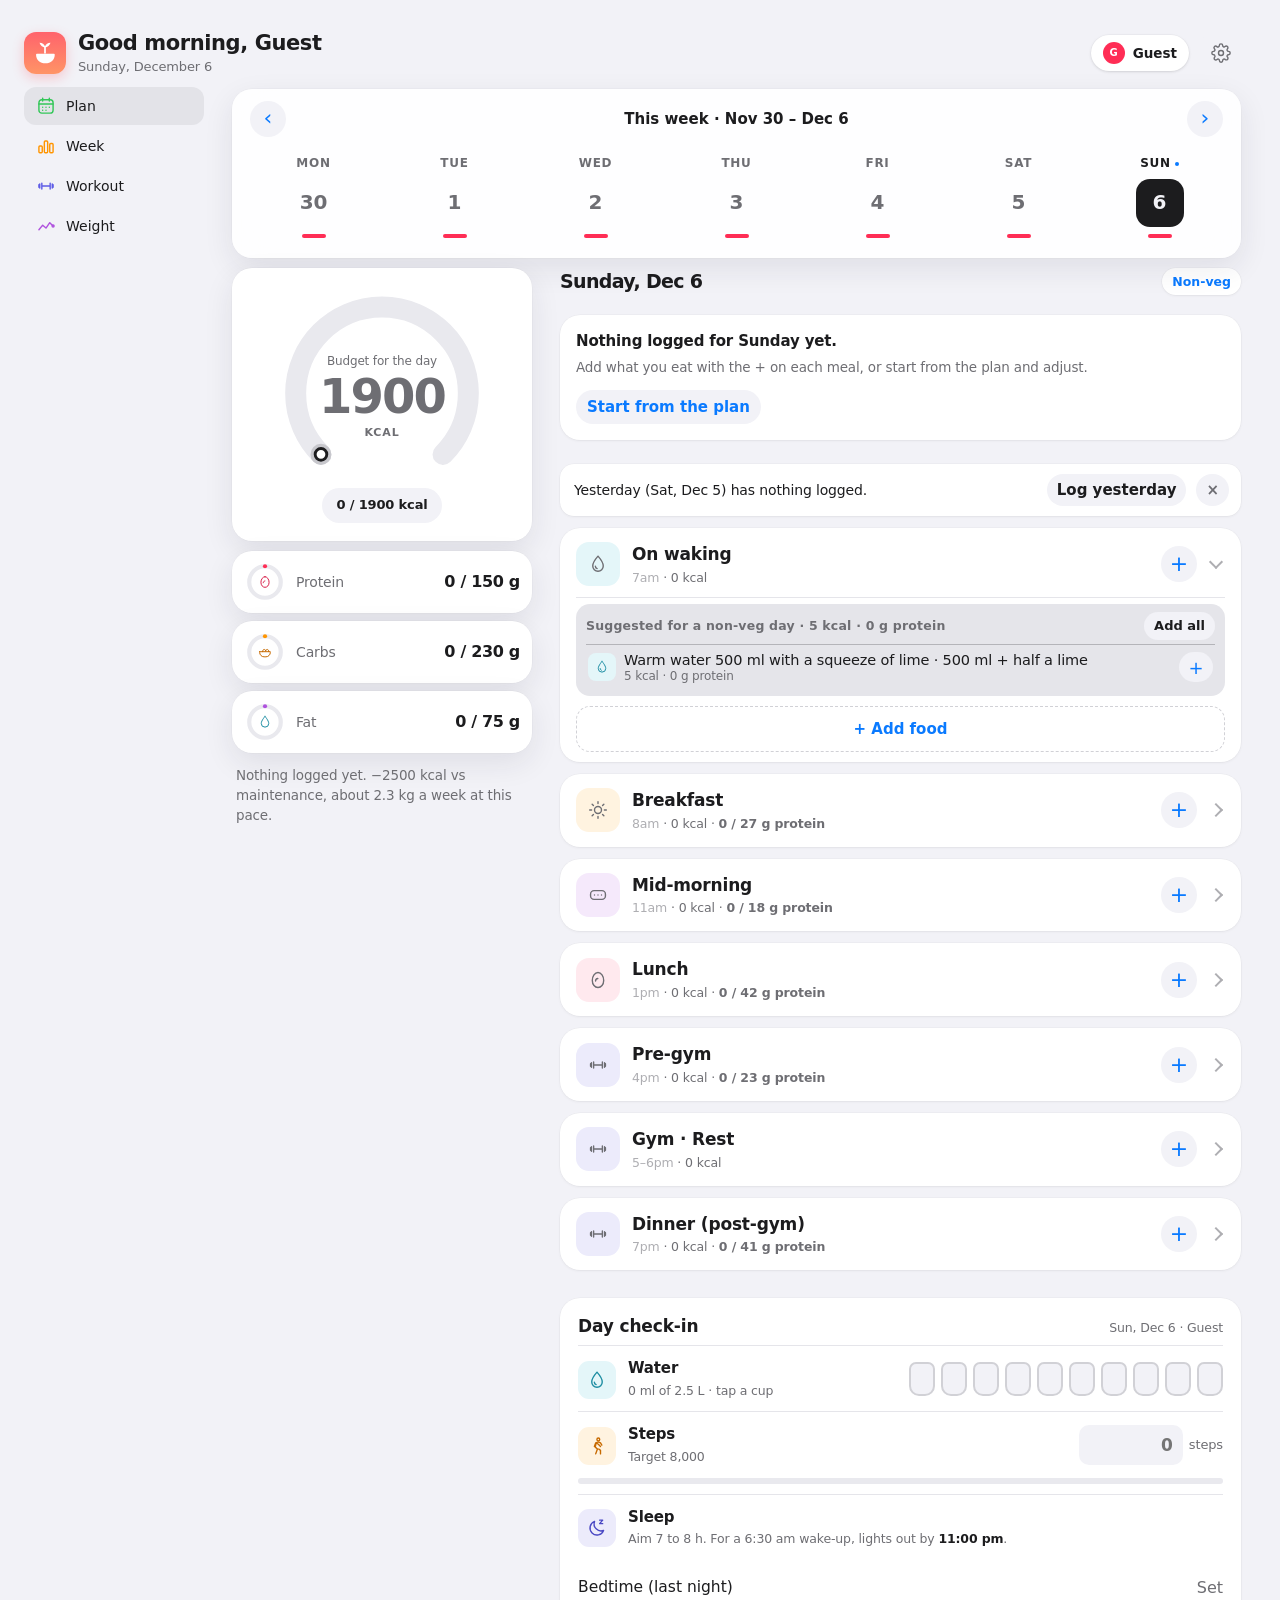
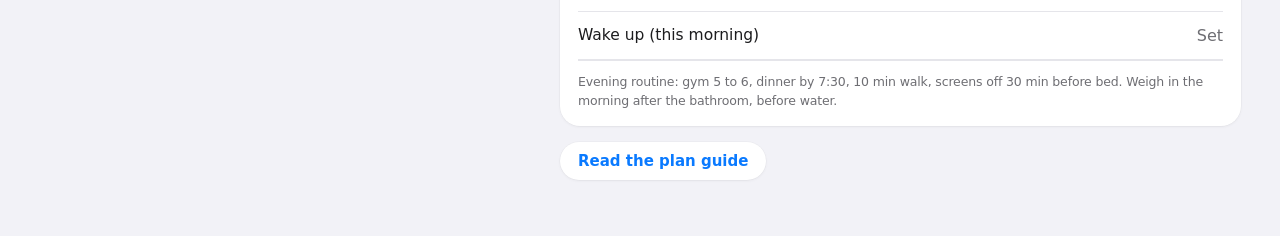
==== commit 3e5992d2: "v16.5.4: splash screens and in-app logo match the new icon All 20 iPhone splash images regenerated f" ====
--- a/index.html
+++ b/index.html
@@ -14,33 +14,33 @@
 <link rel="icon" href="favicon.svg?v=2" type="image/svg+xml">
 <link rel="icon" href="favicon-32.png?v=2" sizes="32x32" type="image/png">
 <link rel="apple-touch-icon" href="apple-touch-icon.png?v=2">
-<link rel="apple-touch-startup-image" href="splash/1320x2868-light.png" media="(device-width: 440px) and (device-height: 956px) and (-webkit-device-pixel-ratio: 3) and (prefers-color-scheme: light)">
-<link rel="apple-touch-startup-image" href="splash/1320x2868-dark.png" media="(device-width: 440px) and (device-height: 956px) and (-webkit-device-pixel-ratio: 3) and (prefers-color-scheme: dark)">
-<link rel="apple-touch-startup-image" href="splash/1206x2622-light.png" media="(device-width: 402px) and (device-height: 874px) and (-webkit-device-pixel-ratio: 3) and (prefers-color-scheme: light)">
-<link rel="apple-touch-startup-image" href="splash/1206x2622-dark.png" media="(device-width: 402px) and (device-height: 874px) and (-webkit-device-pixel-ratio: 3) and (prefers-color-scheme: dark)">
-<link rel="apple-touch-startup-image" href="splash/1290x2796-light.png" media="(device-width: 430px) and (device-height: 932px) and (-webkit-device-pixel-ratio: 3) and (prefers-color-scheme: light)">
-<link rel="apple-touch-startup-image" href="splash/1290x2796-dark.png" media="(device-width: 430px) and (device-height: 932px) and (-webkit-device-pixel-ratio: 3) and (prefers-color-scheme: dark)">
-<link rel="apple-touch-startup-image" href="splash/1179x2556-light.png" media="(device-width: 393px) and (device-height: 852px) and (-webkit-device-pixel-ratio: 3) and (prefers-color-scheme: light)">
-<link rel="apple-touch-startup-image" href="splash/1179x2556-dark.png" media="(device-width: 393px) and (device-height: 852px) and (-webkit-device-pixel-ratio: 3) and (prefers-color-scheme: dark)">
-<link rel="apple-touch-startup-image" href="splash/1170x2532-light.png" media="(device-width: 390px) and (device-height: 844px) and (-webkit-device-pixel-ratio: 3) and (prefers-color-scheme: light)">
-<link rel="apple-touch-startup-image" href="splash/1170x2532-dark.png" media="(device-width: 390px) and (device-height: 844px) and (-webkit-device-pixel-ratio: 3) and (prefers-color-scheme: dark)">
-<link rel="apple-touch-startup-image" href="splash/1125x2436-light.png" media="(device-width: 375px) and (device-height: 812px) and (-webkit-device-pixel-ratio: 3) and (prefers-color-scheme: light)">
-<link rel="apple-touch-startup-image" href="splash/1125x2436-dark.png" media="(device-width: 375px) and (device-height: 812px) and (-webkit-device-pixel-ratio: 3) and (prefers-color-scheme: dark)">
-<link rel="apple-touch-startup-image" href="splash/1242x2688-light.png" media="(device-width: 414px) and (device-height: 896px) and (-webkit-device-pixel-ratio: 3) and (prefers-color-scheme: light)">
-<link rel="apple-touch-startup-image" href="splash/1242x2688-dark.png" media="(device-width: 414px) and (device-height: 896px) and (-webkit-device-pixel-ratio: 3) and (prefers-color-scheme: dark)">
-<link rel="apple-touch-startup-image" href="splash/1242x2208-light.png" media="(device-width: 414px) and (device-height: 736px) and (-webkit-device-pixel-ratio: 3) and (prefers-color-scheme: light)">
-<link rel="apple-touch-startup-image" href="splash/1242x2208-dark.png" media="(device-width: 414px) and (device-height: 736px) and (-webkit-device-pixel-ratio: 3) and (prefers-color-scheme: dark)">
-<link rel="apple-touch-startup-image" href="splash/828x1792-light.png" media="(device-width: 414px) and (device-height: 896px) and (-webkit-device-pixel-ratio: 2) and (prefers-color-scheme: light)">
-<link rel="apple-touch-startup-image" href="splash/828x1792-dark.png" media="(device-width: 414px) and (device-height: 896px) and (-webkit-device-pixel-ratio: 2) and (prefers-color-scheme: dark)">
-<link rel="apple-touch-startup-image" href="splash/750x1334-light.png" media="(device-width: 375px) and (device-height: 667px) and (-webkit-device-pixel-ratio: 2) and (prefers-color-scheme: light)">
-<link rel="apple-touch-startup-image" href="splash/750x1334-dark.png" media="(device-width: 375px) and (device-height: 667px) and (-webkit-device-pixel-ratio: 2) and (prefers-color-scheme: dark)">
+<link rel="apple-touch-startup-image" href="splash/1320x2868-light.png?v=2" media="(device-width: 440px) and (device-height: 956px) and (-webkit-device-pixel-ratio: 3) and (prefers-color-scheme: light)">
+<link rel="apple-touch-startup-image" href="splash/1320x2868-dark.png?v=2" media="(device-width: 440px) and (device-height: 956px) and (-webkit-device-pixel-ratio: 3) and (prefers-color-scheme: dark)">
+<link rel="apple-touch-startup-image" href="splash/1206x2622-light.png?v=2" media="(device-width: 402px) and (device-height: 874px) and (-webkit-device-pixel-ratio: 3) and (prefers-color-scheme: light)">
+<link rel="apple-touch-startup-image" href="splash/1206x2622-dark.png?v=2" media="(device-width: 402px) and (device-height: 874px) and (-webkit-device-pixel-ratio: 3) and (prefers-color-scheme: dark)">
+<link rel="apple-touch-startup-image" href="splash/1290x2796-light.png?v=2" media="(device-width: 430px) and (device-height: 932px) and (-webkit-device-pixel-ratio: 3) and (prefers-color-scheme: light)">
+<link rel="apple-touch-startup-image" href="splash/1290x2796-dark.png?v=2" media="(device-width: 430px) and (device-height: 932px) and (-webkit-device-pixel-ratio: 3) and (prefers-color-scheme: dark)">
+<link rel="apple-touch-startup-image" href="splash/1179x2556-light.png?v=2" media="(device-width: 393px) and (device-height: 852px) and (-webkit-device-pixel-ratio: 3) and (prefers-color-scheme: light)">
+<link rel="apple-touch-startup-image" href="splash/1179x2556-dark.png?v=2" media="(device-width: 393px) and (device-height: 852px) and (-webkit-device-pixel-ratio: 3) and (prefers-color-scheme: dark)">
+<link rel="apple-touch-startup-image" href="splash/1170x2532-light.png?v=2" media="(device-width: 390px) and (device-height: 844px) and (-webkit-device-pixel-ratio: 3) and (prefers-color-scheme: light)">
+<link rel="apple-touch-startup-image" href="splash/1170x2532-dark.png?v=2" media="(device-width: 390px) and (device-height: 844px) and (-webkit-device-pixel-ratio: 3) and (prefers-color-scheme: dark)">
+<link rel="apple-touch-startup-image" href="splash/1125x2436-light.png?v=2" media="(device-width: 375px) and (device-height: 812px) and (-webkit-device-pixel-ratio: 3) and (prefers-color-scheme: light)">
+<link rel="apple-touch-startup-image" href="splash/1125x2436-dark.png?v=2" media="(device-width: 375px) and (device-height: 812px) and (-webkit-device-pixel-ratio: 3) and (prefers-color-scheme: dark)">
+<link rel="apple-touch-startup-image" href="splash/1242x2688-light.png?v=2" media="(device-width: 414px) and (device-height: 896px) and (-webkit-device-pixel-ratio: 3) and (prefers-color-scheme: light)">
+<link rel="apple-touch-startup-image" href="splash/1242x2688-dark.png?v=2" media="(device-width: 414px) and (device-height: 896px) and (-webkit-device-pixel-ratio: 3) and (prefers-color-scheme: dark)">
+<link rel="apple-touch-startup-image" href="splash/1242x2208-light.png?v=2" media="(device-width: 414px) and (device-height: 736px) and (-webkit-device-pixel-ratio: 3) and (prefers-color-scheme: light)">
+<link rel="apple-touch-startup-image" href="splash/1242x2208-dark.png?v=2" media="(device-width: 414px) and (device-height: 736px) and (-webkit-device-pixel-ratio: 3) and (prefers-color-scheme: dark)">
+<link rel="apple-touch-startup-image" href="splash/828x1792-light.png?v=2" media="(device-width: 414px) and (device-height: 896px) and (-webkit-device-pixel-ratio: 2) and (prefers-color-scheme: light)">
+<link rel="apple-touch-startup-image" href="splash/828x1792-dark.png?v=2" media="(device-width: 414px) and (device-height: 896px) and (-webkit-device-pixel-ratio: 2) and (prefers-color-scheme: dark)">
+<link rel="apple-touch-startup-image" href="splash/750x1334-light.png?v=2" media="(device-width: 375px) and (device-height: 667px) and (-webkit-device-pixel-ratio: 2) and (prefers-color-scheme: light)">
+<link rel="apple-touch-startup-image" href="splash/750x1334-dark.png?v=2" media="(device-width: 375px) and (device-height: 667px) and (-webkit-device-pixel-ratio: 2) and (prefers-color-scheme: dark)">
 <link rel="icon" type="image/png" sizes="192x192" href="icon-192.png?v=2">
-<link rel="stylesheet" href="app.css?v=77">
+<link rel="stylesheet" href="app.css?v=78">
 </head>
 <body>
 <div id="landing" hidden>
   <div class="ld-in">
-    <div class="ld-brand"><span class="ld-logo"><svg viewBox="0 0 32 32" fill="none" stroke="#fff" stroke-width="2.2" stroke-linecap="round" stroke-linejoin="round"><path d="M5 17h22a11 11 0 0 1-22 0z"/><path d="M16 17V9"/><path d="M16 9c-4.5 0-6.5-3-6.5-5.5 3 0 6.5 1.5 6.5 5.5z"/></svg></span><b>Meal Planner</b></div>
+    <div class="ld-brand"><span class="ld-logo"><svg viewBox="0 0 512 512" fill="#fff" aria-hidden="true"><path d="M80 272h352a16 16 0 0 1 16 16c0 95-77 172-184 172S80 383 80 288a16 16 0 0 1 16-16z"/><rect x="239" y="118" width="34" height="150" rx="10"/><path d="M256 150c-50-6-94-44-108-96 52 0 96 28 108 76z"/><path d="M256 150c50-6 94-44 108-96-52 0-96 28-108 76z"/></svg></span><b>Meal Planner</b></div>
     <h1>Eat on target, as a household.</h1>
     <p class="ld-sub">Log meals, water, sleep and weight on your phone. A calorie and protein gauge for each person, meal suggestions that respect veg days, and one place where the family can see how everyone is doing.</p>
     <div class="ld-cta"><button class="btn pri" id="ldDemo">Try the demo</button><button class="btn" id="ldLogin">Sign in</button><button class="btn q" id="ldSignup">I have an invite</button></div>
@@ -56,7 +56,7 @@
 </div>
 <div class="app">
   <header class="hdr">
-    <div class="brand"><div class="logo" aria-hidden="true"><svg viewBox="0 0 32 32" fill="none" stroke="#fff" stroke-width="2.2" stroke-linecap="round" stroke-linejoin="round"><path d="M5 17h22a11 11 0 0 1-22 0z"/><path d="M16 17V9"/><path d="M16 9c-4.5 0-6.5-3-6.5-5.5 3 0 6.5 1.5 6.5 5.5z"/><path d="M16 9c4.5 0 6.5-3 6.5-5.5-3 0-6.5 1.5-6.5 5.5z"/></svg></div><div><h1 id="greet">Meal Planner</h1><small id="today"></small></div></div>
+    <div class="brand"><div class="logo" aria-hidden="true"><svg viewBox="0 0 512 512" fill="#fff" aria-hidden="true"><path d="M80 272h352a16 16 0 0 1 16 16c0 95-77 172-184 172S80 383 80 288a16 16 0 0 1 16-16z"/><rect x="239" y="118" width="34" height="150" rx="10"/><path d="M256 150c-50-6-94-44-108-96 52 0 96 28 108 76z"/><path d="M256 150c50-6 94-44 108-96-52 0-96 28-108 76z"/></svg></div><div><h1 id="greet">Meal Planner</h1><small id="today"></small></div></div>
     <div class="seg"><button class="who on" data-who="guest"><span class="av">G</span><span class="nm">Guest</span></button></div><div id="demoBar" hidden><span>Demo: nothing is saved</span><button class="btn q" id="demoSignup">Create account</button><button class="btn q" id="demoExit">Exit</button></div>
     <span class="sync" id="sync"></span><button class="icon" id="openSettings" title="Settings"><svg width="20" height="20" viewBox="0 0 24 24" fill="none" stroke="currentColor" stroke-width="1.8" stroke-linecap="round" stroke-linejoin="round"><circle cx="12" cy="12" r="3"/><path d="M19.4 15a1.65 1.65 0 0 0 .33 1.82l.06.06a2 2 0 1 1-2.83 2.83l-.06-.06a1.65 1.65 0 0 0-1.82-.33 1.65 1.65 0 0 0-1 1.51V21a2 2 0 1 1-4 0v-.09a1.65 1.65 0 0 0-1-1.51 1.65 1.65 0 0 0-1.82.33l-.06.06a2 2 0 1 1-2.83-2.83l.06-.06A1.65 1.65 0 0 0 4.6 15a1.65 1.65 0 0 0-1.51-1H3a2 2 0 1 1 0-4h.09A1.65 1.65 0 0 0 4.6 9a1.65 1.65 0 0 0-.33-1.82l-.06-.06a2 2 0 1 1 2.83-2.83l.06.06A1.65 1.65 0 0 0 9 4.6a1.65 1.65 0 0 0 1-1.51V3a2 2 0 1 1 4 0v.09a1.65 1.65 0 0 0 1 1.51 1.65 1.65 0 0 0 1.82-.33l.06-.06a2 2 0 1 1 2.83 2.83l-.06.06A1.65 1.65 0 0 0 19.4 9a1.65 1.65 0 0 0 1.51 1H21a2 2 0 1 1 0 4h-.09a1.65 1.65 0 0 0-1.51 1z"/></svg></button>
   </header>
@@ -338,10 +338,10 @@
     <div class="gh">Activity</div>
     <div class="grp"><button class="row navr" id="openAudit"><div class="rl"><span class="rico c-orange"><svg viewBox="0 0 24 24"><path d="M8 6.5h11M8 12h11M8 17.5h11"/><circle cx="4.8" cy="6.5" r=".9"/><circle cx="4.8" cy="12" r=".9"/><circle cx="4.8" cy="17.5" r=".9"/></svg></span><span>View activity log</span></div><i class="chev"></i></button></div>
     <div class="gf">Every sign-in, sync and save on the server, with the result and which device it came from.</div>
-    <div class="ver" id="appVer">Meal Planner v16.5.3</div>
-  </div>
-</div>
-
-<script src="app.js?v=77" defer></script>
+    <div class="ver" id="appVer">Meal Planner v16.5.4</div>
+  </div>
+</div>
+
+<script src="app.js?v=78" defer></script>
 </body>
 </html>
--- a/app.css
+++ b/app.css
@@ -64,7 +64,7 @@
 .hdr .brand{min-width:0;flex:1}
 .brand{display:flex;align-items:center;gap:12px}
 .brand>div{min-width:0}
-.logo{width:42px;height:42px;border-radius:12px;flex-shrink:0;display:grid;place-items:center;background:linear-gradient(150deg,#ff5f6d,#ff9966);box-shadow:0 4px 12px rgba(255,95,109,.3)}
+.logo{width:42px;height:42px;border-radius:12px;flex-shrink:0;display:grid;place-items:center;background:linear-gradient(180deg,#ff636c,#ff9466);box-shadow:0 4px 12px rgba(255,95,109,.3)}
 .logo svg{width:26px;height:26px}
 .brand h1{font-size:21px;white-space:nowrap;overflow:hidden;text-overflow:ellipsis}
 .brand small{display:block;color:var(--muted);font-size:13px;font-weight:500;white-space:nowrap;overflow:hidden;text-overflow:ellipsis}
@@ -920,7 +920,7 @@
 #landing{position:fixed;inset:0;z-index:8;overflow:auto;background:var(--bg);-webkit-overflow-scrolling:touch}
 .ld-in{max-width:560px;margin:0 auto;padding:calc(28px + env(safe-area-inset-top)) 22px calc(32px + env(safe-area-inset-bottom))}
 .ld-brand{display:flex;align-items:center;gap:10px;font-size:17px;margin-bottom:26px}
-.ld-logo{width:36px;height:36px;border-radius:10px;background:var(--acc);display:grid;place-items:center}.ld-logo svg{width:22px;height:22px}
+.ld-logo{width:36px;height:36px;border-radius:10px;background:linear-gradient(150deg,#ff636c,#ff9466);display:grid;place-items:center}.ld-logo svg{width:24px;height:24px}
 #landing h1{font-size:34px;line-height:1.1;letter-spacing:-.02em;margin:0 0 12px}
 .ld-sub{font-size:17px;line-height:1.5;color:var(--muted);margin:0 0 22px}
 .ld-cta{display:flex;flex-direction:column;gap:10px;margin-bottom:28px}
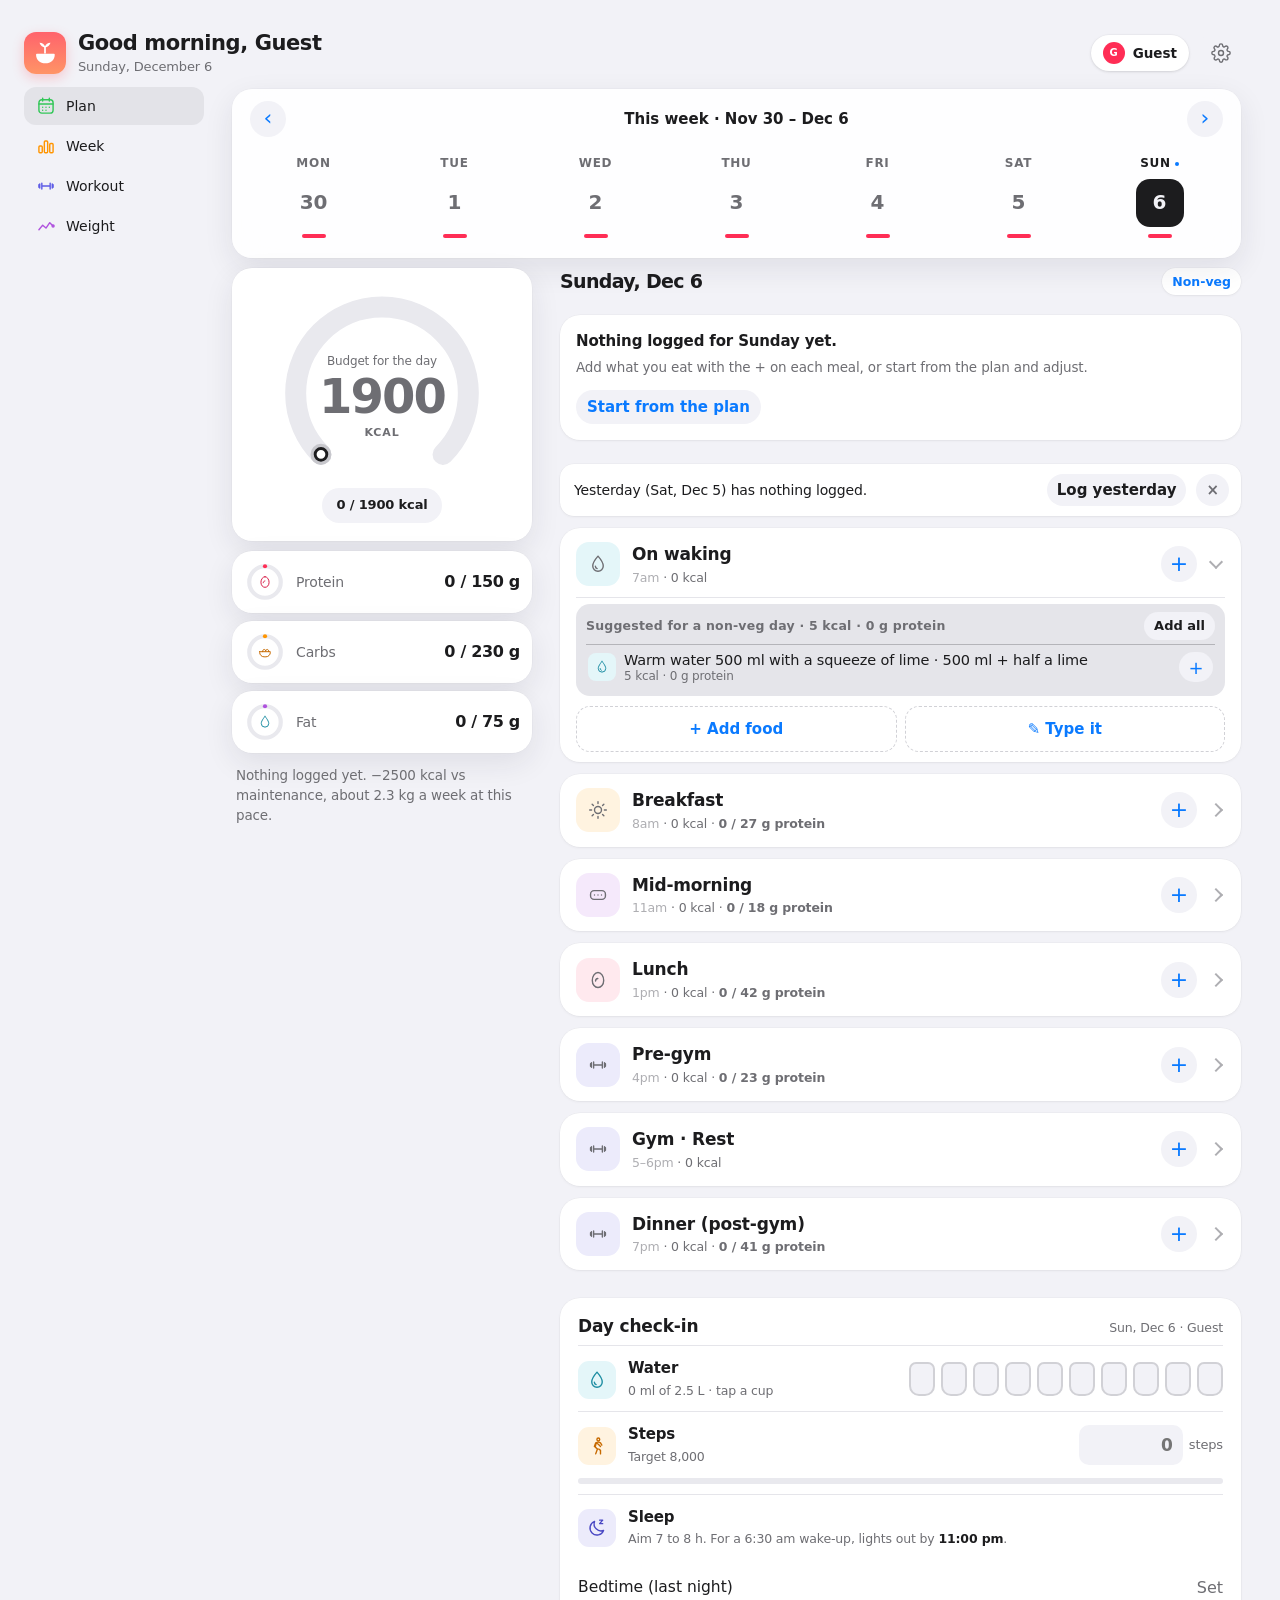
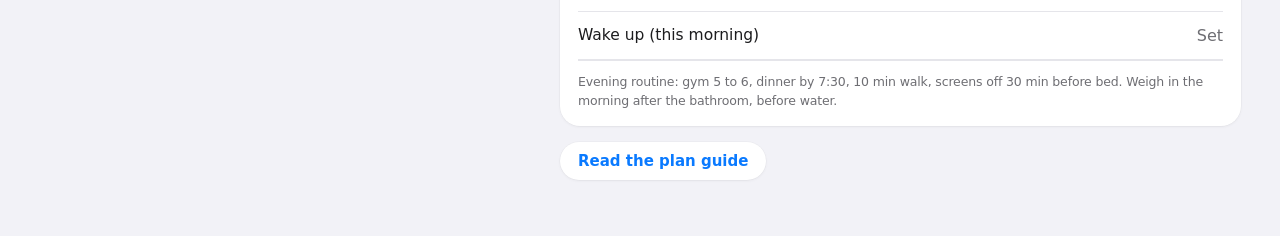
==== commit 8118641d: "v17.2.0: pull to refresh, version strings fixed Drag down from the top of the page to pull the lates" ====
--- a/index.html
+++ b/index.html
@@ -35,7 +35,7 @@
 <link rel="apple-touch-startup-image" href="splash/750x1334-light.png?v=2" media="(device-width: 375px) and (device-height: 667px) and (-webkit-device-pixel-ratio: 2) and (prefers-color-scheme: light)">
 <link rel="apple-touch-startup-image" href="splash/750x1334-dark.png?v=2" media="(device-width: 375px) and (device-height: 667px) and (-webkit-device-pixel-ratio: 2) and (prefers-color-scheme: dark)">
 <link rel="icon" type="image/png" sizes="192x192" href="icon-192.png?v=2">
-<link rel="stylesheet" href="app.css?v=78">
+<link rel="stylesheet" href="app.css?v=84">
 </head>
 <body>
 <div id="landing" hidden>
@@ -152,12 +152,12 @@
     <div class="shead"><span class="stitle">Account</span><button class="sdone" id="acClose">Done</button></div>
     <div class="acphoto"><span class="acav big" id="acAv2"></span><div class="acbtns"><button class="btn q" id="acPhotoPick">Choose photo</button><button class="btn q red" id="acPhotoDel" hidden>Remove</button></div><input type="file" id="acPhotoFile" accept="image/*" hidden></div>
     <div class="gh">Name</div>
-    <div class="grp"><div class="row"><input class="hhin" id="acNameIn" type="text" maxlength="40"><button class="btn q" id="acNameSave">Save</button></div></div>
+    <div class="grp"><div class="row"><input class="hhin" id="acNameIn" type="text" maxlength="40"><button class="btn q" id="acNameSave">Save</button></div><div class="gf acmsg" id="acNameMsg"></div></div>
     <div class="gh">E-mail</div>
-    <div class="grp"><div class="row"><input class="hhin" id="acMailIn" type="email" inputmode="email" autocapitalize="off"></div><div class="row"><input class="hhin" id="acMailPw" type="password" placeholder="Current password" autocomplete="current-password"><button class="btn q" id="acMailSave">Change</button></div></div>
+    <div class="grp"><div class="row"><input class="hhin" id="acMailIn" type="email" inputmode="email" autocapitalize="off"></div><div class="row"><input class="hhin" id="acMailPw" type="password" placeholder="Current password" autocomplete="current-password"><button class="btn q" id="acMailSave">Change</button></div><div class="gf acmsg" id="acMailMsg"></div></div>
     <div class="gf" id="acMailNote">A confirmation link goes to the new address; the old one keeps working until you tap it.</div>
     <div class="gh">Password</div>
-    <div class="grp"><div class="row"><input class="hhin" id="acPwOld" type="password" placeholder="Current password" autocomplete="current-password"></div><div class="row"><input class="hhin" id="acPwNew" type="password" placeholder="New password (10+ characters)" autocomplete="new-password"></div><div class="row"><input class="hhin" id="acPwNew2" type="password" placeholder="Repeat new password" autocomplete="new-password"><button class="btn q" id="acPwSave">Change</button></div></div>
+    <div class="grp"><div class="row"><input class="hhin" id="acPwOld" type="password" placeholder="Current password" autocomplete="current-password"></div><div class="row"><input class="hhin" id="acPwNew" type="password" placeholder="New password (10+ characters)" autocomplete="new-password"></div><div class="row"><input class="hhin" id="acPwNew2" type="password" placeholder="Repeat new password" autocomplete="new-password"><button class="btn q" id="acPwSave">Change</button></div><div class="gf acmsg" id="acPwMsg"></div></div>
     <div class="gf">Changing the password signs out every other device.</div>
     <div class="grp"><button class="row navr" id="acOutAll"><div class="rl"><span class="rico c-orange"><svg viewBox="0 0 24 24"><rect x="6.5" y="3" width="11" height="18" rx="2.5"/><path d="M11 17.5h2"/></svg></span><span>Sign out of all other devices</span></div></button></div>
     <div class="gf" id="acMsg"></div>
@@ -284,7 +284,7 @@
     <div class="shead"><span class="stitle">Activity</span><button class="sdone" id="auClose">Done</button></div>
     <div class="gf top" id="auSub">Loading…</div>
     <div class="austats" id="auStats"></div>
-    <div class="aufil" id="auFil"><button data-f="all" class="on">All</button><button data-f="signin">Sign-ins</button><button data-f="problem">Problems</button><button data-f="save">Saves</button></div>
+    <div class="aufil" id="auFil"><button data-f="main" class="on">Activity</button><button data-f="signin">Sign-ins</button><button data-f="problem">Problems</button><button data-f="save">Saves</button><button data-f="all">Everything</button></div>
     <div class="alog" id="auList"></div>
     <div class="grp top"><button class="row act" id="auRefresh">Refresh</button><button class="row act" id="auCsv">Download CSV</button></div>
   </div>
@@ -338,10 +338,10 @@
     <div class="gh">Activity</div>
     <div class="grp"><button class="row navr" id="openAudit"><div class="rl"><span class="rico c-orange"><svg viewBox="0 0 24 24"><path d="M8 6.5h11M8 12h11M8 17.5h11"/><circle cx="4.8" cy="6.5" r=".9"/><circle cx="4.8" cy="12" r=".9"/><circle cx="4.8" cy="17.5" r=".9"/></svg></span><span>View activity log</span></div><i class="chev"></i></button></div>
     <div class="gf">Every sign-in, sync and save on the server, with the result and which device it came from.</div>
-    <div class="ver" id="appVer">Meal Planner v16.5.4</div>
-  </div>
-</div>
-
-<script src="app.js?v=78" defer></script>
+    <div class="ver" id="appVer">Meal Planner v17.2.0</div>
+  </div>
+</div>
+
+<script src="app.js?v=84" defer></script>
 </body>
 </html>
--- a/app.css
+++ b/app.css
@@ -968,3 +968,26 @@
 .btn.q.danger{color:#ff3b30}
 .opt-card.warnopt span{color:#b25e00}
 html[data-theme=dark] .opt-card.warnopt span{color:#ffb340}
+.acmsg{padding:0 14px 10px;min-height:0}.acmsg:empty{display:none}
+.aun{font-style:normal;font-size:12px;color:var(--muted);background:var(--card2);border-radius:8px;padding:1px 6px;margin-left:4px}
+
+/* v17 typed logging, favourites, move, bundles */
+.nlwrap{padding:4px 0 8px}.nlin{width:100%;box-sizing:border-box;font:inherit;font-size:16px;line-height:1.35;padding:10px 12px;border-radius:12px;border:1px solid var(--line);background:var(--card);color:var(--fg);resize:vertical;min-height:58px}
+.nlhint{font-size:12px;color:var(--muted);padding:6px 4px 0;line-height:1.35}
+.opt.nl{flex-direction:column;align-items:stretch;gap:6px}.opt.nl.none .n{color:var(--muted)}.nlph{font-weight:400;color:var(--muted);font-size:12px}
+.nlctl{display:flex;align-items:center;gap:6px;flex-wrap:wrap}.nlctl .qty{min-width:60px;font-size:13px;color:var(--muted)}
+.nlsel,.mvsel{font:inherit;font-size:13px;padding:5px 8px;border-radius:10px;border:1px solid var(--line);background:var(--card2);color:var(--fg);max-width:170px}
+.mvsel{max-width:96px;padding:4px 4px;font-size:12px}
+.nlfoot{display:flex;align-items:center;justify-content:space-between;gap:10px;padding:10px 4px 20px;position:sticky;bottom:0;background:var(--bg)}.nlfoot span{font-size:13px;color:var(--muted)}
+.btn.primary{background:var(--acc);color:#fff;border-color:transparent;font-weight:600}
+.lnk{background:none;border:0;padding:0;color:var(--acc);font:inherit;font-size:inherit;text-decoration:underline}
+.optr{display:flex;align-items:center;gap:6px;flex-shrink:0}.favbtn{background:none;border:0;font-size:18px;line-height:1;color:var(--muted);padding:2px 4px}.favbtn.on{color:#ff3b30}
+.partsbtn,.quickbtn{align-self:flex-start;margin:4px 0 2px}
+.btn.add.ty{color:var(--acc)}
+
+/* v17.2 pull to refresh */
+#ptr{height:0;opacity:0;overflow:hidden;display:flex;align-items:center;justify-content:center;gap:8px;font-size:13px;color:var(--muted);transition:height .15s,opacity .15s}
+#ptr .ptrsp{width:16px;height:16px;border-radius:50%;border:2px solid var(--line);border-top-color:var(--acc);transform:rotate(0deg)}
+#ptr.ready .ptrsp{transform:rotate(180deg);border-top-color:var(--acc)}
+#ptr.busy .ptrsp{animation:ptrspin .8s linear infinite}
+@keyframes ptrspin{to{transform:rotate(360deg)}}
